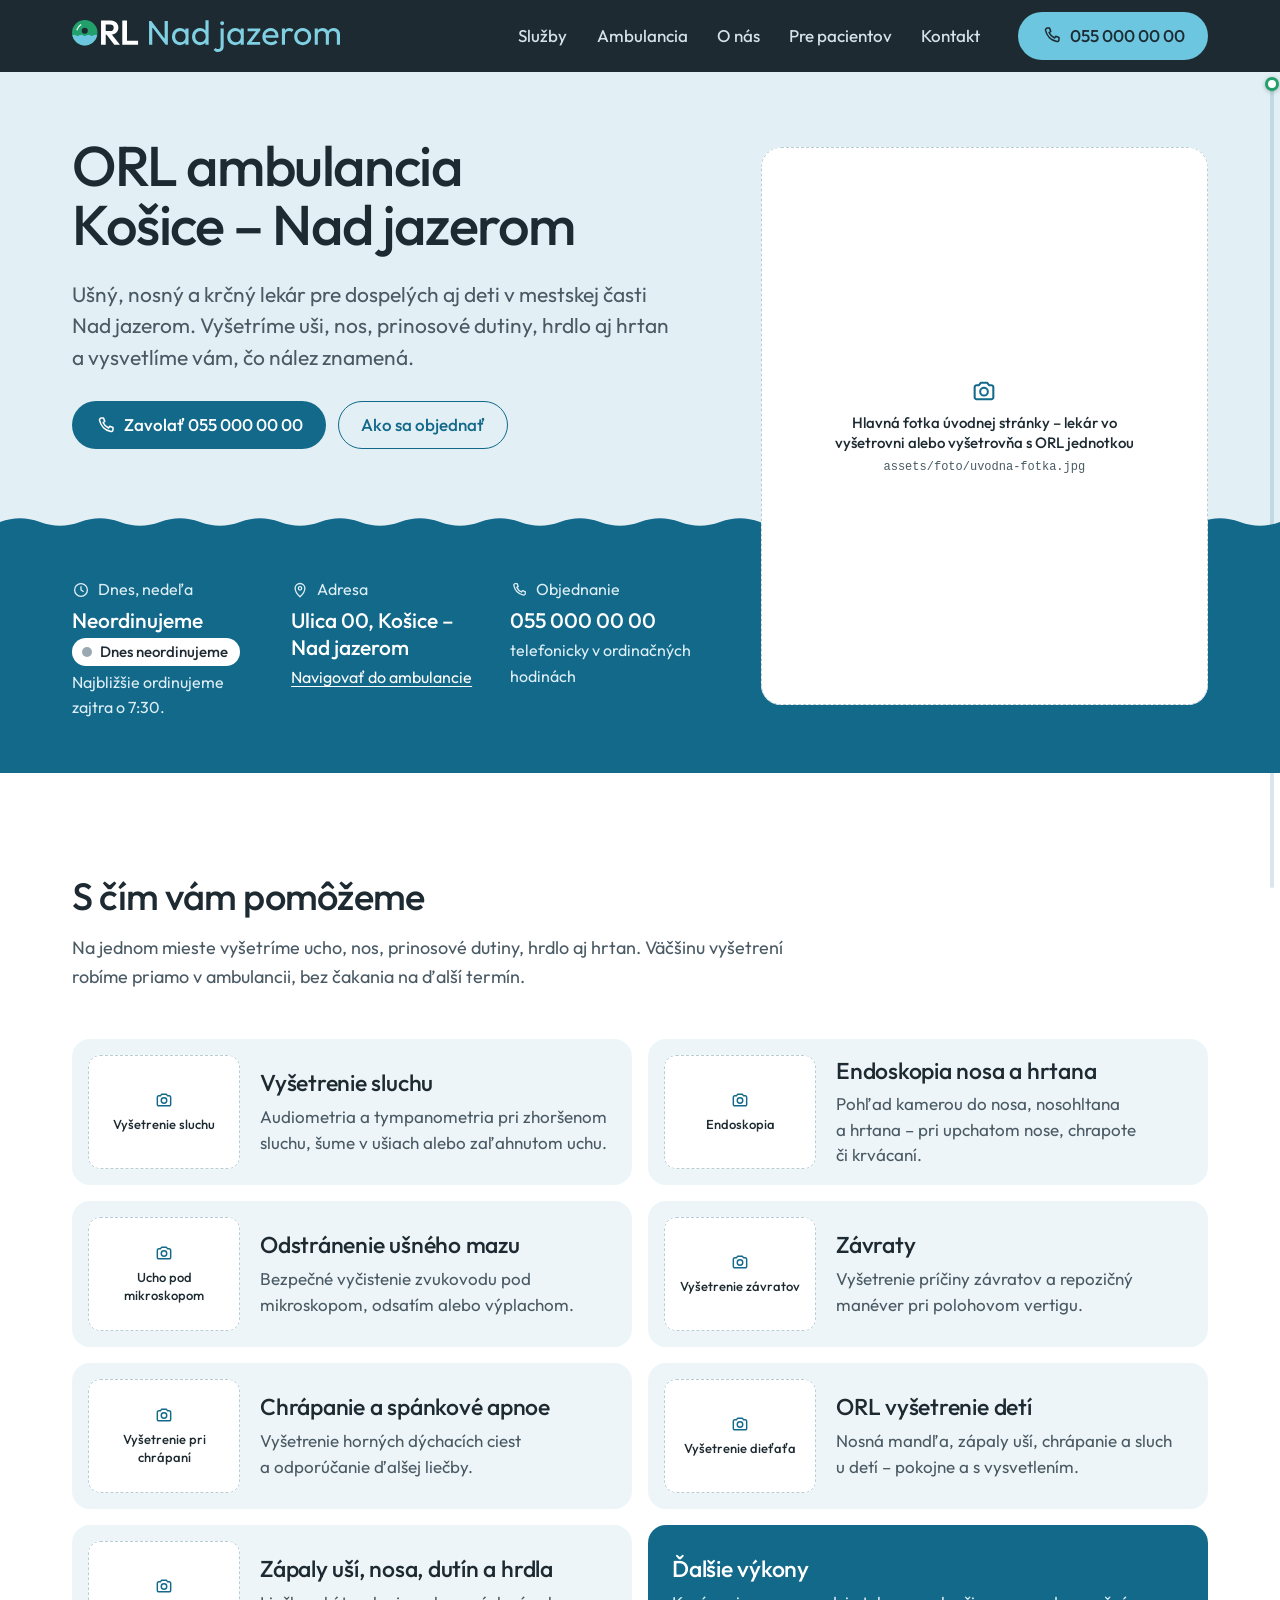
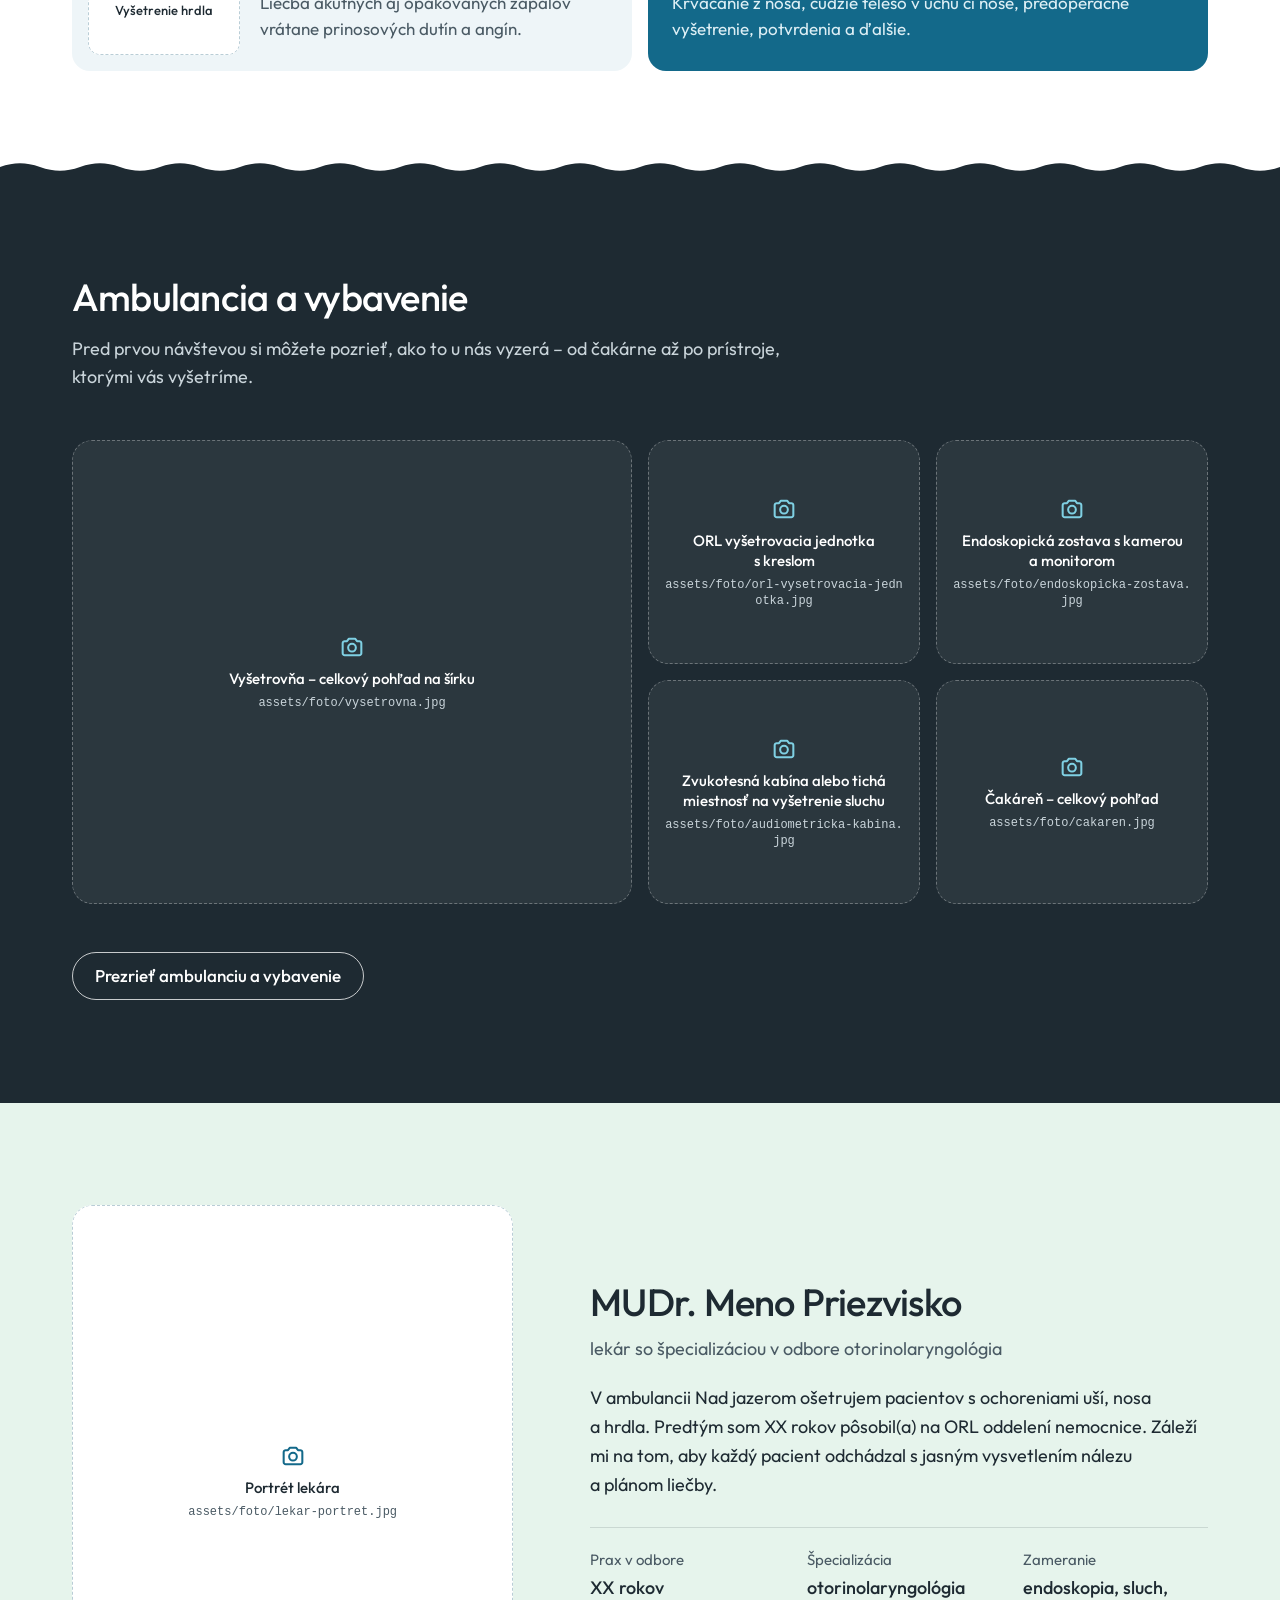
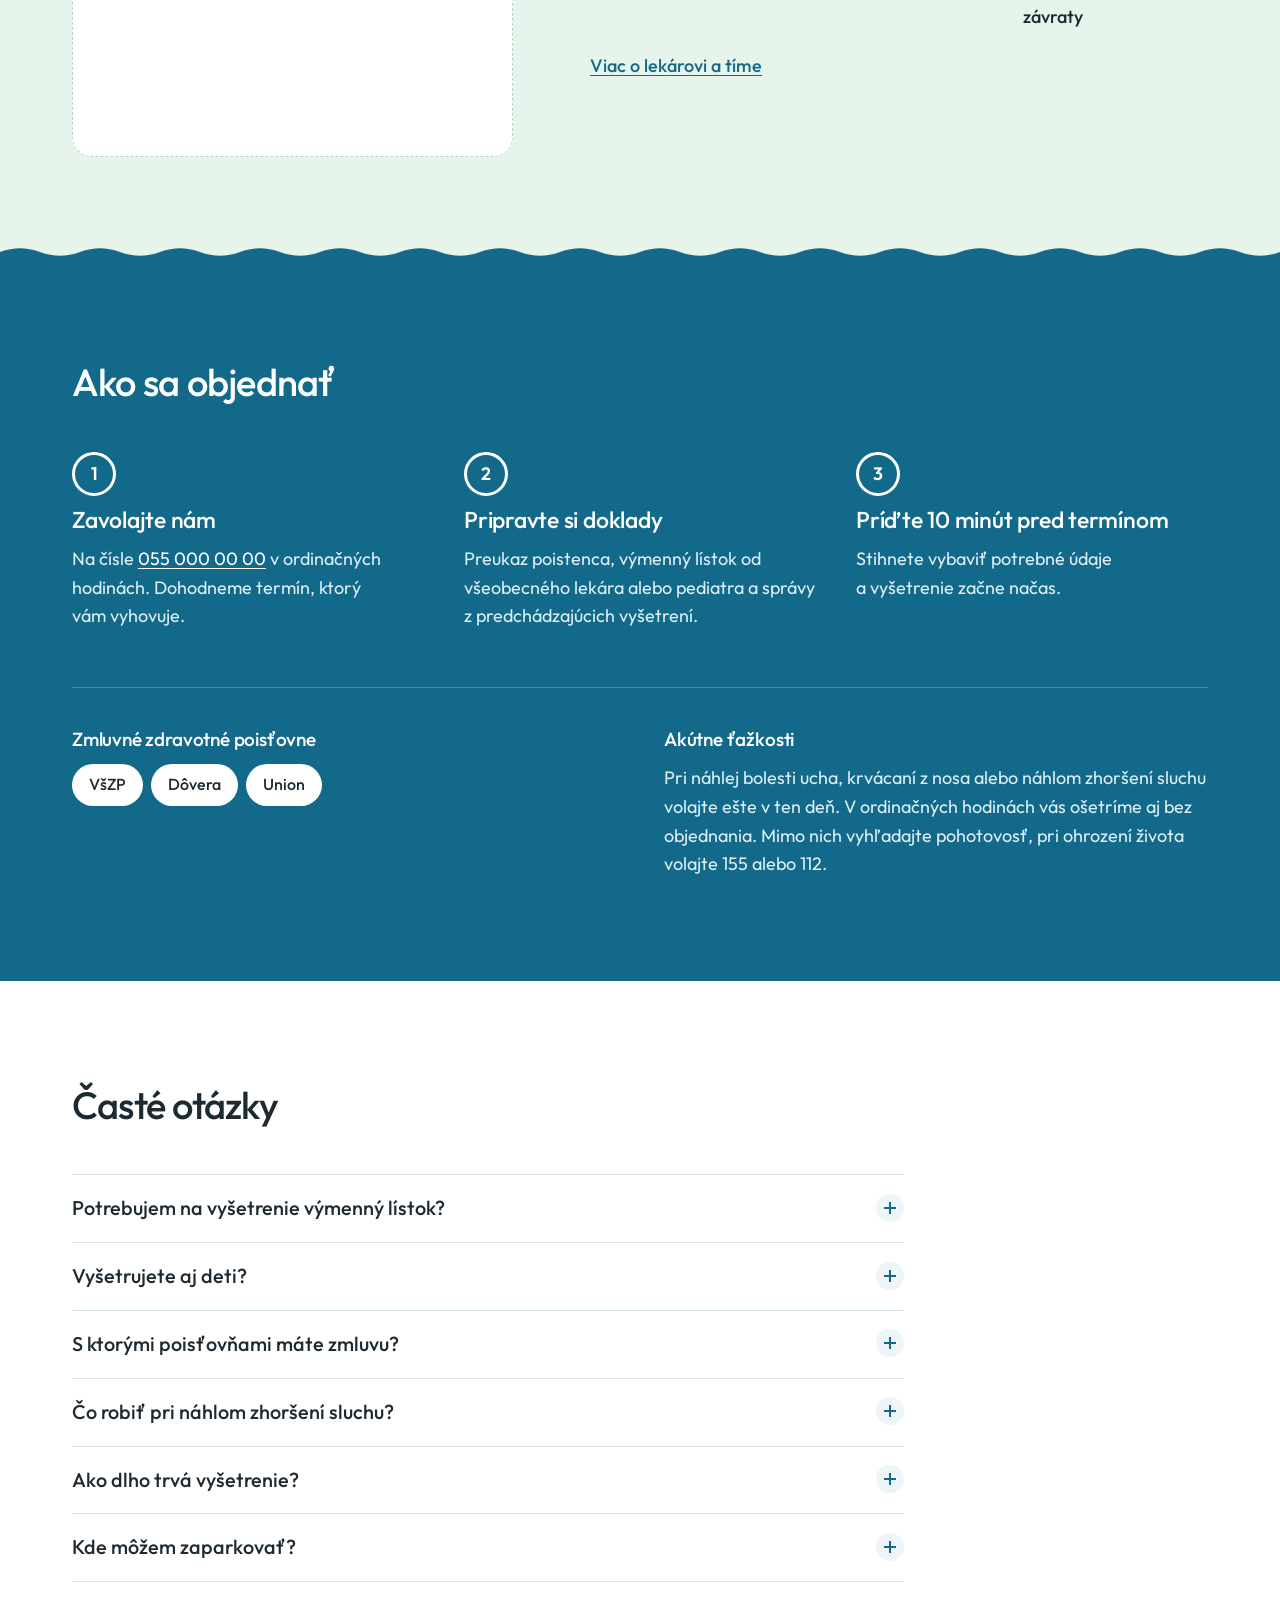
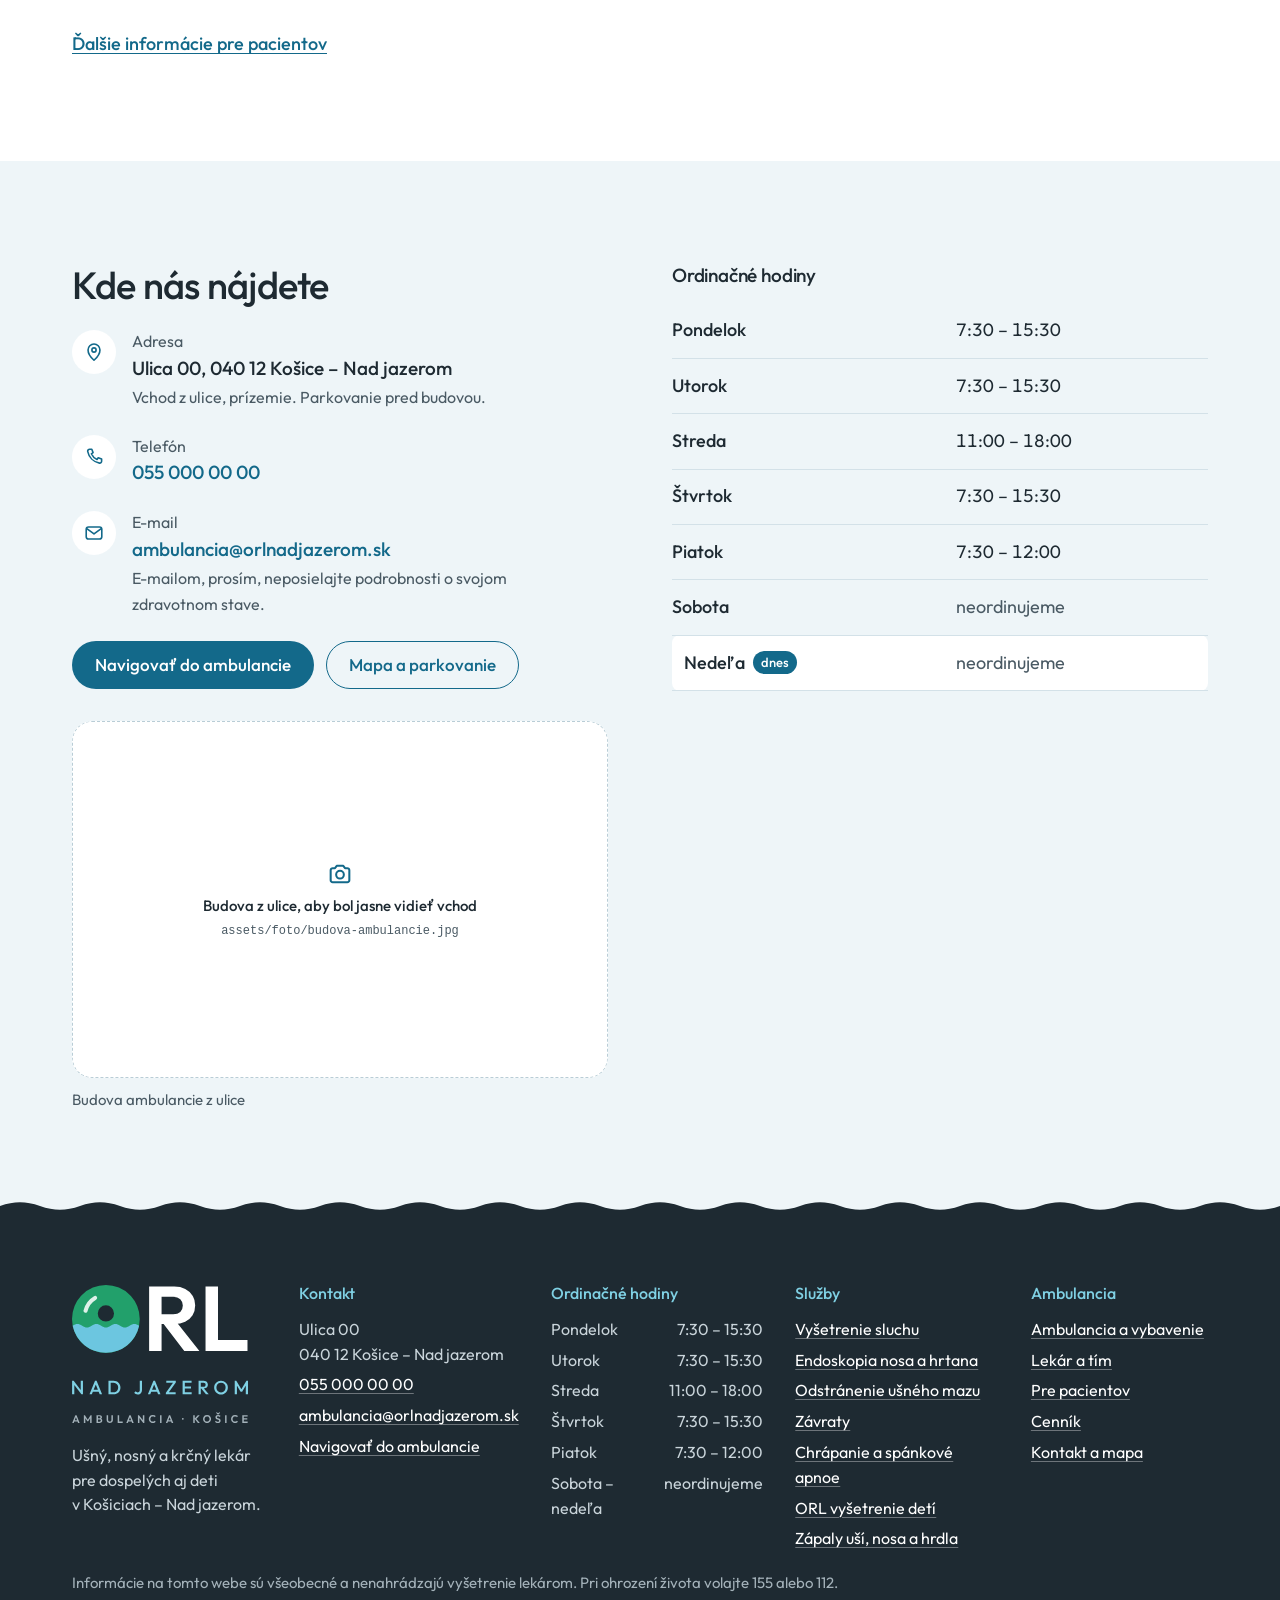
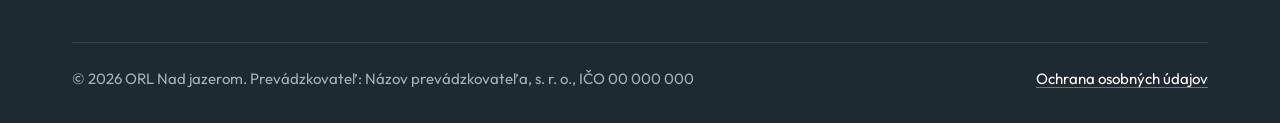
==== index.html @ 8acc59d1 "Add files via upload" ====
<!doctype html>
<html lang="sk">
<head>
<meta charset="utf-8">
<meta name="viewport" content="width=device-width, initial-scale=1">
<title>ORL ambulancia Košice – Nad jazerom | Ušný, nosný a krčný lekár</title>
<meta name="description" content="ORL ambulancia v Košiciach – Nad jazerom. Vyšetrenie sluchu, endoskopia nosa a hrtana, závraty, chrápanie a zápaly uší, nosa a hrdla. Pre dospelých aj deti.">
<link rel="canonical" href="https://www.orlnadjazerom.sk/">
<meta name="robots" content="index, follow, max-image-preview:large">
<meta property="og:type" content="website">
<meta property="og:locale" content="sk_SK">
<meta property="og:site_name" content="ORL Nad jazerom">
<meta property="og:title" content="ORL Nad jazerom – ORL ambulancia v Košiciach">
<meta property="og:description" content="ORL ambulancia v Košiciach – Nad jazerom. Vyšetrenie sluchu, endoskopia nosa a hrtana, závraty, chrápanie a zápaly uší, nosa a hrdla. Pre dospelých aj deti.">
<meta property="og:url" content="https://www.orlnadjazerom.sk/">
<meta property="og:image" content="https://www.orlnadjazerom.sk/assets/img/og-obrazok.jpg">
<meta property="og:image:width" content="1200">
<meta property="og:image:height" content="630">
<meta property="og:image:alt" content="ORL Nad jazerom – ORL ambulancia v Košiciach">
<meta name="twitter:card" content="summary_large_image">
<meta name="theme-color" content="#ffffff">
<link rel="icon" href="favicon.ico" sizes="32x32">
<link rel="icon" href="favicon.svg" type="image/svg+xml">
<link rel="apple-touch-icon" href="apple-touch-icon.png">
<link rel="manifest" href="site.webmanifest">
<link rel="preload" href="assets/fonts/outfit-latin.woff2" as="font" type="font/woff2" crossorigin>
<link rel="stylesheet" href="assets/css/style.css?v=2">
<script src="assets/js/nastavenia.js?v=2" defer></script>
<script src="assets/js/main.js?v=2" defer></script>
<script type="application/ld+json">
{
 "@context": "https://schema.org",
 "@graph": [
  {
   "@type": "MedicalClinic",
   "@id": "https://www.orlnadjazerom.sk/#ambulancia",
   "name": "ORL Nad jazerom",
   "alternateName": "ORL ambulancia Nad jazerom Košice",
   "description": "ORL ambulancia v Košiciach – Nad jazerom. Vyšetrenie a liečba ochorení uší, nosa, prinosových dutín, hrdla a hrtana u dospelých aj detí.",
   "url": "https://www.orlnadjazerom.sk/",
   "logo": "https://www.orlnadjazerom.sk/assets/img/logo/logo-orl-nad-jazerom-512.png",
   "image": [
    "https://www.orlnadjazerom.sk/assets/img/og-obrazok.jpg"
   ],
   "telephone": "+421550000000",
   "email": "ambulancia@orlnadjazerom.sk",
   "address": {
    "@type": "PostalAddress",
    "streetAddress": "Ulica 00",
    "postalCode": "040 12",
    "addressLocality": "Košice",
    "addressRegion": "Košický kraj",
    "addressCountry": "SK"
   },
   "geo": {
    "@type": "GeoCoordinates",
    "latitude": 48.6895,
    "longitude": 21.296
   },
   "hasMap": "https://www.google.com/maps/search/?api=1&query=ORL%20Nad%20jazerom%2C%20Ulica%2000%2C%20040%2012%20Ko%C5%A1ice",
   "openingHoursSpecification": [
    {
     "@type": "OpeningHoursSpecification",
     "dayOfWeek": "Monday",
     "opens": "07:30",
     "closes": "15:30"
    },
    {
     "@type": "OpeningHoursSpecification",
     "dayOfWeek": "Tuesday",
     "opens": "07:30",
     "closes": "15:30"
    },
    {
     "@type": "OpeningHoursSpecification",
     "dayOfWeek": "Wednesday",
     "opens": "11:00",
     "closes": "18:00"
    },
    {
     "@type": "OpeningHoursSpecification",
     "dayOfWeek": "Thursday",
     "opens": "07:30",
     "closes": "15:30"
    },
    {
     "@type": "OpeningHoursSpecification",
     "dayOfWeek": "Friday",
     "opens": "07:30",
     "closes": "12:00"
    }
   ],
   "medicalSpecialty": "Otolaryngologic",
   "isAcceptingNewPatients": true,
   "areaServed": [
    {
     "@type": "City",
     "name": "Košice"
    },
    {
     "@type": "AdministrativeArea",
     "name": "okres Košice-okolie"
    }
   ],
   "availableService": [
    {
     "@type": "MedicalTest",
     "name": "Vyšetrenie sluchu – audiometria a tympanometria",
     "url": "https://www.orlnadjazerom.sk/sluzby/vysetrenie-sluchu/"
    },
    {
     "@type": "MedicalProcedure",
     "name": "Endoskopické vyšetrenie nosa, nosohltana a hrtana",
     "url": "https://www.orlnadjazerom.sk/sluzby/endoskopia-nosa-a-hrtana/"
    },
    {
     "@type": "MedicalProcedure",
     "name": "Odstránenie ušného mazu",
     "url": "https://www.orlnadjazerom.sk/sluzby/odstranenie-usneho-mazu/"
    },
    {
     "@type": "MedicalProcedure",
     "name": "Vyšetrenie a liečba závratov",
     "url": "https://www.orlnadjazerom.sk/sluzby/zavraty/"
    },
    {
     "@type": "MedicalProcedure",
     "name": "Vyšetrenie pri chrápaní a spánkovom apnoe",
     "url": "https://www.orlnadjazerom.sk/sluzby/chrapanie-a-spankove-apnoe/"
    },
    {
     "@type": "MedicalProcedure",
     "name": "ORL vyšetrenie detí",
     "url": "https://www.orlnadjazerom.sk/sluzby/orl-pre-deti/"
    },
    {
     "@type": "MedicalProcedure",
     "name": "Liečba zápalov uší, nosa, prinosových dutín a hrdla",
     "url": "https://www.orlnadjazerom.sk/sluzby/zapaly-usi-nosa-a-hrdla/"
    }
   ],
   "employee": {
    "@id": "https://www.orlnadjazerom.sk/#lekar"
   },
   "knowsLanguage": [
    "sk"
   ]
  },
  {
   "@type": "Person",
   "@id": "https://www.orlnadjazerom.sk/#lekar",
   "name": "Meno Priezvisko",
   "honorificPrefix": "MUDr.",
   "jobTitle": "Lekár – otorinolaryngológ",
   "worksFor": {
    "@id": "https://www.orlnadjazerom.sk/#ambulancia"
   },
   "url": "https://www.orlnadjazerom.sk/o-nas/",
   "knowsAbout": [
    "Otorinolaryngológia",
    "Vyšetrenie sluchu",
    "Endoskopia nosa a hrtana",
    "Závraty"
   ]
  },
  {
   "@type": "WebSite",
   "@id": "https://www.orlnadjazerom.sk/#web",
   "url": "https://www.orlnadjazerom.sk/",
   "name": "ORL Nad jazerom",
   "inLanguage": "sk-SK",
   "publisher": {
    "@id": "https://www.orlnadjazerom.sk/#ambulancia"
   }
  },
  {
   "@type": "FAQPage",
   "@id": "https://www.orlnadjazerom.sk/#stranka",
   "url": "https://www.orlnadjazerom.sk/",
   "name": "ORL ambulancia Košice – Nad jazerom | Ušný, nosný a krčný lekár",
   "description": "ORL ambulancia v Košiciach – Nad jazerom. Vyšetrenie sluchu, endoskopia nosa a hrtana, závraty, chrápanie a zápaly uší, nosa a hrdla. Pre dospelých aj deti.",
   "inLanguage": "sk-SK",
   "isPartOf": {
    "@id": "https://www.orlnadjazerom.sk/#web"
   },
   "publisher": {
    "@id": "https://www.orlnadjazerom.sk/#ambulancia"
   },
   "about": {
    "@id": "https://www.orlnadjazerom.sk/#ambulancia"
   },
   "mainEntity": [
    {
     "@type": "Question",
     "name": "Potrebujem na vyšetrenie výmenný lístok?",
     "acceptedAnswer": {
      "@type": "Answer",
      "text": "Áno, na ORL vyšetrenie potrebujete výmenný lístok od všeobecného lekára alebo pediatra. Nepotrebujete ho na kontrolu, ktorú vám určil náš lekár, ani pri akútnom stave do 24 hodín od úrazu alebo náhleho zhoršenia zdravia."
     }
    },
    {
     "@type": "Question",
     "name": "Vyšetrujete aj deti?",
     "acceptedAnswer": {
      "@type": "Answer",
      "text": "Áno, vyšetrujeme dospelých aj deti. Ako vyšetrenie detí prebieha a ako dieťa pripraviť, nájdete v časti ORL vyšetrenie detí."
     }
    },
    {
     "@type": "Question",
     "name": "S ktorými poisťovňami máte zmluvu?",
     "acceptedAnswer": {
      "@type": "Answer",
      "text": "Máme zmluvy so všetkými zdravotnými poisťovňami: Všeobecnou zdravotnou poisťovňou, Dôverou a Union."
     }
    },
    {
     "@type": "Question",
     "name": "Čo robiť pri náhlom zhoršení sluchu?",
     "acceptedAnswer": {
      "@type": "Answer",
      "text": "Náhla strata sluchu na jednom uchu je dôvod na rýchle vyšetrenie. Zavolajte nám ešte v ten deň, mimo ordinačných hodín vyhľadajte pohotovosť. Liečba je najúčinnejšia, keď sa začne včas."
     }
    },
    {
     "@type": "Question",
     "name": "Ako dlho trvá vyšetrenie?",
     "acceptedAnswer": {
      "@type": "Answer",
      "text": "Bežné ORL vyšetrenie trvá približne 15 až 30 minút. Ak potrebujete aj vyšetrenie sluchu alebo endoskopiu, počítajte s dlhším časom."
     }
    },
    {
     "@type": "Question",
     "name": "Kde môžem zaparkovať?",
     "acceptedAnswer": {
      "@type": "Answer",
      "text": "Parkovať môžete na parkovisku pred budovou. Viac o tom, ako sa k nám dostanete, nájdete na stránke Kontakt."
     }
    }
   ]
  }
 ]
}
</script>
</head>
<body data-koren="">
<a class="skip" href="#obsah">Preskočiť na obsah</a><div class="oznam" data-oznam hidden role="status"><div class="wrap oznam__in"><svg class="ikona" viewBox="0 0 24 24" aria-hidden="true" focusable="false"><circle cx="12" cy="12" r="8.5"/><path d="M12 11v5M12 8h.01"/></svg><div data-oznam-text></div></div></div><header class="hlavicka"><div class="wrap hlavicka__in"><a class="logo" href="./"><img src="assets/img/logo/logo-orl-nad-jazerom-kompakt-inverzne.svg" alt="ORL Nad jazerom – úvodná stránka" width="268" height="32"></a><nav class="menu" id="menu" aria-label="Hlavné menu"><ul><li><a href="sluzby/">Služby</a></li><li><a href="ambulancia-a-vybavenie/">Ambulancia</a></li><li><a href="o-nas/">O nás</a></li><li><a href="pre-pacientov/">Pre pacientov</a></li><li><a href="kontakt/">Kontakt</a></li></ul></nav><a class="btn btn--primary tel-hlavicka" href="tel:+421550000000" data-location="header" aria-label="Zavolať 055 000 00 00"><svg class="ikona" viewBox="0 0 24 24" aria-hidden="true" focusable="false"><path d="M7.2 3.5H9.6l1.4 3.7-1.9 1.3a12.2 12.2 0 0 0 6.2 6.2l1.3-1.9 3.7 1.4v2.4a2.1 2.1 0 0 1-2.3 2.1A16.4 16.4 0 0 1 5.1 5.8a2.1 2.1 0 0 1 2.1-2.3Z"/></svg><span class="tel-text nowrap">055 000 00 00</span></a><button class="menu-btn" type="button" aria-expanded="false" aria-controls="menu"><span class="sr">Menu</span><svg class="ikona ikona-menu" viewBox="0 0 24 24" aria-hidden="true" focusable="false"><path d="M4 7h16M4 12h16M4 17h16"/></svg><svg class="ikona ikona-zatvor" viewBox="0 0 24 24" aria-hidden="true" focusable="false"><path d="M6 6l12 12M18 6 6 18"/></svg></button></div></header><main id="obsah"><section class="hero" aria-labelledby="h1"><div class="wrap hero__grid"><div class="hero__text"><h1 id="h1">ORL ambulancia Košice – Nad jazerom</h1><p class="lead">Ušný, nosný a krčný lekár pre dospelých aj deti v mestskej časti Nad jazerom. Vyšetríme uši, nos, prinosové dutiny, hrdlo aj hrtan a vysvetlíme vám, čo nález znamená.</p><div class="hero__cta"><a class="btn btn--primary" href="tel:+421550000000" data-location="hero"><svg class="ikona" viewBox="0 0 24 24" aria-hidden="true" focusable="false"><path d="M7.2 3.5H9.6l1.4 3.7-1.9 1.3a12.2 12.2 0 0 0 6.2 6.2l1.3-1.9 3.7 1.4v2.4a2.1 2.1 0 0 1-2.3 2.1A16.4 16.4 0 0 1 5.1 5.8a2.1 2.1 0 0 1 2.1-2.3Z"/></svg><span>Zavolať <span class="nowrap">055 000 00 00</span></span></a><a class="btn btn--secondary" href="#objednanie">Ako sa objednať</a></div></div><div class="hero__foto"><figure class="foto foto--4x5"><div class="foto__ram"><div class="foto__ph" aria-hidden="true"><svg class="ikona" viewBox="0 0 24 24" aria-hidden="true" focusable="false"><path d="M4 8.7A1.7 1.7 0 0 1 5.7 7h2l1.5-2h5.6l1.5 2h2A1.7 1.7 0 0 1 20 8.7v8.6a1.7 1.7 0 0 1-1.7 1.7H5.7A1.7 1.7 0 0 1 4 17.3Z"/><circle cx="12" cy="12.6" r="3.3"/></svg><span class="foto__ph-co">Hlavná fotka úvodnej stránky – lekár vo vyšetrovni alebo vyšetrovňa s ORL jednotkou</span><span class="foto__ph-kratko">Hlavná fotka</span><span class="foto__ph-subor">assets/foto/uvodna-fotka.jpg</span></div><img src="assets/foto/uvodna-fotka.jpg" alt="Vyšetrovňa ORL ambulancie Nad jazerom v Košiciach" width="1200" height="1500" loading="eager" fetchpriority="high" decoding="async" onerror="this.remove()"></div></figure></div></div><div class="hladina vlna-hore"><div class="wrap hladina__in"><div class="hladina__info"><div class="hladina__polozka" data-dnes><p class="hladina__nazov"><svg class="ikona" viewBox="0 0 24 24" aria-hidden="true" focusable="false"><circle cx="12" cy="12" r="8.5"/><path d="M12 7.5V12l3 2"/></svg><span data-dnes-nazov>Ordinačné hodiny</span></p><p class="hladina__hodnota overit" data-dnes-cas>Pondelok – piatok</p><span class="stav" data-dnes-stav hidden></span><p class="hladina__dalsie" data-dnes-dalsie><a href="#hodiny">Celý rozpis hodín</a></p></div><div class="hladina__polozka"><p class="hladina__nazov"><svg class="ikona" viewBox="0 0 24 24" aria-hidden="true" focusable="false"><path d="M12 21s-6.5-5.7-6.5-11.2a6.5 6.5 0 0 1 13 0C18.5 15.3 12 21 12 21Z"/><circle cx="12" cy="9.8" r="2.3"/></svg><span>Adresa</span></p><p class="hladina__hodnota">Ulica 00, Košice – Nad jazerom</p><p class="hladina__dalsie"><a href="https://www.google.com/maps/dir/?api=1&destination=ORL%20Nad%20jazerom%2C%20Ulica%2000%2C%20040%2012%20Ko%C5%A1ice" target="_blank" rel="noopener" data-event="click_directions" data-location="hero-band">Navigovať do ambulancie</a></p></div><div class="hladina__polozka"><p class="hladina__nazov"><svg class="ikona" viewBox="0 0 24 24" aria-hidden="true" focusable="false"><path d="M7.2 3.5H9.6l1.4 3.7-1.9 1.3a12.2 12.2 0 0 0 6.2 6.2l1.3-1.9 3.7 1.4v2.4a2.1 2.1 0 0 1-2.3 2.1A16.4 16.4 0 0 1 5.1 5.8a2.1 2.1 0 0 1 2.1-2.3Z"/></svg><span>Objednanie</span></p><p class="hladina__hodnota"><a href="tel:+421550000000" data-location="hero-band" class="nowrap">055 000 00 00</a></p><p class="hladina__dalsie">telefonicky v ordinačných hodinách</p></div></div></div></div></section><section class="sekcia" aria-labelledby="h-sluzby"><div class="wrap"><div class="sekcia__hlava"><h2 id="h-sluzby">S čím vám pomôžeme</h2><p>Na jednom mieste vyšetríme ucho, nos, prinosové dutiny, hrdlo aj hrtan. <span class="overit">Väčšinu vyšetrení robíme priamo v ambulancii, bez čakania na ďalší termín.</span></p></div><ul class="sluzby-zoznam"><li><a class="sluzba" href="sluzby/vysetrenie-sluchu/"><figure class="foto foto--4x3 sluzba__foto"><div class="foto__ram"><div class="foto__ph" aria-hidden="true"><svg class="ikona" viewBox="0 0 24 24" aria-hidden="true" focusable="false"><path d="M4 8.7A1.7 1.7 0 0 1 5.7 7h2l1.5-2h5.6l1.5 2h2A1.7 1.7 0 0 1 20 8.7v8.6a1.7 1.7 0 0 1-1.7 1.7H5.7A1.7 1.7 0 0 1 4 17.3Z"/><circle cx="12" cy="12.6" r="3.3"/></svg><span class="foto__ph-co">Vyšetrenie sluchu – pacient so slúchadlami v kabíne</span><span class="foto__ph-kratko">Vyšetrenie sluchu</span><span class="foto__ph-subor">assets/foto/vysetrenie-sluchu.jpg</span></div><img src="assets/foto/vysetrenie-sluchu.jpg" alt="Vyšetrenie sluchu audiometriou v ORL ambulancii v Košiciach" width="1600" height="1067" loading="lazy" decoding="async" onerror="this.remove()"></div></figure><div class="sluzba__text"><h3 class="sluzba__nazov">Vyšetrenie sluchu</h3><p class="sluzba__popis">Audiometria a tympanometria pri zhoršenom sluchu, šume v ušiach alebo zaľahnutom uchu.</p></div></a></li><li><a class="sluzba" href="sluzby/endoskopia-nosa-a-hrtana/"><figure class="foto foto--4x3 sluzba__foto"><div class="foto__ram"><div class="foto__ph" aria-hidden="true"><svg class="ikona" viewBox="0 0 24 24" aria-hidden="true" focusable="false"><path d="M4 8.7A1.7 1.7 0 0 1 5.7 7h2l1.5-2h5.6l1.5 2h2A1.7 1.7 0 0 1 20 8.7v8.6a1.7 1.7 0 0 1-1.7 1.7H5.7A1.7 1.7 0 0 1 4 17.3Z"/><circle cx="12" cy="12.6" r="3.3"/></svg><span class="foto__ph-co">Endoskopické vyšetrenie nosa (figurant)</span><span class="foto__ph-kratko">Endoskopia</span><span class="foto__ph-subor">assets/foto/endoskopia-vysetrenie.jpg</span></div><img src="assets/foto/endoskopia-vysetrenie.jpg" alt="Endoskopické vyšetrenie nosa v ORL ambulancii" width="1600" height="1067" loading="lazy" decoding="async" onerror="this.remove()"></div></figure><div class="sluzba__text"><h3 class="sluzba__nazov">Endoskopia nosa a hrtana</h3><p class="sluzba__popis">Pohľad kamerou do nosa, nosohltana a hrtana – pri upchatom nose, chrapote či krvácaní.</p></div></a></li><li><a class="sluzba" href="sluzby/odstranenie-usneho-mazu/"><figure class="foto foto--4x3 sluzba__foto"><div class="foto__ram"><div class="foto__ph" aria-hidden="true"><svg class="ikona" viewBox="0 0 24 24" aria-hidden="true" focusable="false"><path d="M4 8.7A1.7 1.7 0 0 1 5.7 7h2l1.5-2h5.6l1.5 2h2A1.7 1.7 0 0 1 20 8.7v8.6a1.7 1.7 0 0 1-1.7 1.7H5.7A1.7 1.7 0 0 1 4 17.3Z"/><circle cx="12" cy="12.6" r="3.3"/></svg><span class="foto__ph-co">Vyšetrenie ucha pod mikroskopom (figurant)</span><span class="foto__ph-kratko">Ucho pod mikroskopom</span><span class="foto__ph-subor">assets/foto/vysetrenie-ucha-mikroskopom.jpg</span></div><img src="assets/foto/vysetrenie-ucha-mikroskopom.jpg" alt="Vyšetrenie a čistenie ucha pod mikroskopom" width="1600" height="1067" loading="lazy" decoding="async" onerror="this.remove()"></div></figure><div class="sluzba__text"><h3 class="sluzba__nazov">Odstránenie ušného mazu</h3><p class="sluzba__popis">Bezpečné vyčistenie zvukovodu pod mikroskopom, odsatím alebo výplachom.</p></div></a></li><li><a class="sluzba" href="sluzby/zavraty/"><figure class="foto foto--4x3 sluzba__foto"><div class="foto__ram"><div class="foto__ph" aria-hidden="true"><svg class="ikona" viewBox="0 0 24 24" aria-hidden="true" focusable="false"><path d="M4 8.7A1.7 1.7 0 0 1 5.7 7h2l1.5-2h5.6l1.5 2h2A1.7 1.7 0 0 1 20 8.7v8.6a1.7 1.7 0 0 1-1.7 1.7H5.7A1.7 1.7 0 0 1 4 17.3Z"/><circle cx="12" cy="12.6" r="3.3"/></svg><span class="foto__ph-co">Vyšetrenie závratov – okuliare na sledovanie pohybov očí alebo polohový test (figurant)</span><span class="foto__ph-kratko">Vyšetrenie závratov</span><span class="foto__ph-subor">assets/foto/vysetrenie-zavratov.jpg</span></div><img src="assets/foto/vysetrenie-zavratov.jpg" alt="Vyšetrenie závratov v ORL ambulancii" width="1600" height="1067" loading="lazy" decoding="async" onerror="this.remove()"></div></figure><div class="sluzba__text"><h3 class="sluzba__nazov">Závraty</h3><p class="sluzba__popis">Vyšetrenie príčiny závratov a repozičný manéver pri polohovom vertigu.</p></div></a></li><li><a class="sluzba" href="sluzby/chrapanie-a-spankove-apnoe/"><figure class="foto foto--4x3 sluzba__foto"><div class="foto__ram"><div class="foto__ph" aria-hidden="true"><svg class="ikona" viewBox="0 0 24 24" aria-hidden="true" focusable="false"><path d="M4 8.7A1.7 1.7 0 0 1 5.7 7h2l1.5-2h5.6l1.5 2h2A1.7 1.7 0 0 1 20 8.7v8.6a1.7 1.7 0 0 1-1.7 1.7H5.7A1.7 1.7 0 0 1 4 17.3Z"/><circle cx="12" cy="12.6" r="3.3"/></svg><span class="foto__ph-co">Vyšetrenie hrdla pri chrápaní (figurant)</span><span class="foto__ph-kratko">Vyšetrenie pri chrápaní</span><span class="foto__ph-subor">assets/foto/vysetrenie-chrapania.jpg</span></div><img src="assets/foto/vysetrenie-chrapania.jpg" alt="Vyšetrenie hrdla a dýchacích ciest pri chrápaní" width="1600" height="1067" loading="lazy" decoding="async" onerror="this.remove()"></div></figure><div class="sluzba__text"><h3 class="sluzba__nazov">Chrápanie a spánkové apnoe</h3><p class="sluzba__popis">Vyšetrenie horných dýchacích ciest a odporúčanie ďalšej liečby.</p></div></a></li><li><a class="sluzba" href="sluzby/orl-pre-deti/"><figure class="foto foto--4x3 sluzba__foto"><div class="foto__ram"><div class="foto__ph" aria-hidden="true"><svg class="ikona" viewBox="0 0 24 24" aria-hidden="true" focusable="false"><path d="M4 8.7A1.7 1.7 0 0 1 5.7 7h2l1.5-2h5.6l1.5 2h2A1.7 1.7 0 0 1 20 8.7v8.6a1.7 1.7 0 0 1-1.7 1.7H5.7A1.7 1.7 0 0 1 4 17.3Z"/><circle cx="12" cy="12.6" r="3.3"/></svg><span class="foto__ph-co">Vyšetrenie ucha dieťaťa na kolenách rodiča (s písomným súhlasom rodiča)</span><span class="foto__ph-kratko">Vyšetrenie dieťaťa</span><span class="foto__ph-subor">assets/foto/vysetrenie-dietata.jpg</span></div><img src="assets/foto/vysetrenie-dietata.jpg" alt="ORL vyšetrenie dieťaťa v Košiciach" width="1600" height="1067" loading="lazy" decoding="async" onerror="this.remove()"></div></figure><div class="sluzba__text"><h3 class="sluzba__nazov">ORL vyšetrenie detí</h3><p class="sluzba__popis">Nosná mandľa, zápaly uší, chrápanie a sluch u detí – pokojne a s vysvetlením.</p></div></a></li><li><a class="sluzba" href="sluzby/zapaly-usi-nosa-a-hrdla/"><figure class="foto foto--4x3 sluzba__foto"><div class="foto__ram"><div class="foto__ph" aria-hidden="true"><svg class="ikona" viewBox="0 0 24 24" aria-hidden="true" focusable="false"><path d="M4 8.7A1.7 1.7 0 0 1 5.7 7h2l1.5-2h5.6l1.5 2h2A1.7 1.7 0 0 1 20 8.7v8.6a1.7 1.7 0 0 1-1.7 1.7H5.7A1.7 1.7 0 0 1 4 17.3Z"/><circle cx="12" cy="12.6" r="3.3"/></svg><span class="foto__ph-co">Vyšetrenie hrdla alebo nosa (figurant)</span><span class="foto__ph-kratko">Vyšetrenie hrdla</span><span class="foto__ph-subor">assets/foto/vysetrenie-hrdla.jpg</span></div><img src="assets/foto/vysetrenie-hrdla.jpg" alt="Vyšetrenie hrdla v ORL ambulancii Nad jazerom" width="1600" height="1067" loading="lazy" decoding="async" onerror="this.remove()"></div></figure><div class="sluzba__text"><h3 class="sluzba__nazov">Zápaly uší, nosa, dutín a hrdla</h3><p class="sluzba__popis">Liečba akútnych aj opakovaných zápalov vrátane prinosových dutín a angín.</p></div></a></li><li><a class="sluzba sluzba--dalsie" href="sluzby/#dalsie"><div class="sluzba__text"><h3 class="sluzba__nazov">Ďalšie výkony</h3><p class="sluzba__popis">Krvácanie z nosa, cudzie teleso v uchu či nose, predoperačné vyšetrenie, potvrdenia a ďalšie.</p></div></a></li></ul></div></section><section class="sekcia sekcia--grafit tmave vlna-hore" aria-labelledby="h-ambulancia"><div class="wrap"><div class="sekcia__hlava"><h2 id="h-ambulancia">Ambulancia a vybavenie</h2><p>Pred prvou návštevou si môžete pozrieť, ako to u nás vyzerá – od čakárne až po prístroje, ktorými vás vyšetríme.</p></div><div class="mozaika"><figure class="foto foto--3x2"><div class="foto__ram"><div class="foto__ph" aria-hidden="true"><svg class="ikona" viewBox="0 0 24 24" aria-hidden="true" focusable="false"><path d="M4 8.7A1.7 1.7 0 0 1 5.7 7h2l1.5-2h5.6l1.5 2h2A1.7 1.7 0 0 1 20 8.7v8.6a1.7 1.7 0 0 1-1.7 1.7H5.7A1.7 1.7 0 0 1 4 17.3Z"/><circle cx="12" cy="12.6" r="3.3"/></svg><span class="foto__ph-co">Vyšetrovňa – celkový pohľad na šírku</span><span class="foto__ph-kratko">Vyšetrovňa</span><span class="foto__ph-subor">assets/foto/vysetrovna.jpg</span></div><img src="assets/foto/vysetrovna.jpg" alt="Vyšetrovňa ORL ambulancie Nad jazerom s ORL vyšetrovacou jednotkou" width="1600" height="1067" loading="lazy" decoding="async" onerror="this.remove()"></div></figure><figure class="foto foto--3x2"><div class="foto__ram"><div class="foto__ph" aria-hidden="true"><svg class="ikona" viewBox="0 0 24 24" aria-hidden="true" focusable="false"><path d="M4 8.7A1.7 1.7 0 0 1 5.7 7h2l1.5-2h5.6l1.5 2h2A1.7 1.7 0 0 1 20 8.7v8.6a1.7 1.7 0 0 1-1.7 1.7H5.7A1.7 1.7 0 0 1 4 17.3Z"/><circle cx="12" cy="12.6" r="3.3"/></svg><span class="foto__ph-co">ORL vyšetrovacia jednotka s kreslom</span><span class="foto__ph-kratko">ORL jednotka</span><span class="foto__ph-subor">assets/foto/orl-vysetrovacia-jednotka.jpg</span></div><img src="assets/foto/orl-vysetrovacia-jednotka.jpg" alt="ORL vyšetrovacia jednotka s vyšetrovacím kreslom" width="1600" height="1067" loading="lazy" decoding="async" onerror="this.remove()"></div></figure><figure class="foto foto--3x2"><div class="foto__ram"><div class="foto__ph" aria-hidden="true"><svg class="ikona" viewBox="0 0 24 24" aria-hidden="true" focusable="false"><path d="M4 8.7A1.7 1.7 0 0 1 5.7 7h2l1.5-2h5.6l1.5 2h2A1.7 1.7 0 0 1 20 8.7v8.6a1.7 1.7 0 0 1-1.7 1.7H5.7A1.7 1.7 0 0 1 4 17.3Z"/><circle cx="12" cy="12.6" r="3.3"/></svg><span class="foto__ph-co">Endoskopická zostava s kamerou a monitorom</span><span class="foto__ph-kratko">Endoskopická zostava</span><span class="foto__ph-subor">assets/foto/endoskopicka-zostava.jpg</span></div><img src="assets/foto/endoskopicka-zostava.jpg" alt="Endoskopická zostava s kamerou a monitorom na vyšetrenie nosa a hrtana" width="1600" height="1067" loading="lazy" decoding="async" onerror="this.remove()"></div></figure><figure class="foto foto--4x5"><div class="foto__ram"><div class="foto__ph" aria-hidden="true"><svg class="ikona" viewBox="0 0 24 24" aria-hidden="true" focusable="false"><path d="M4 8.7A1.7 1.7 0 0 1 5.7 7h2l1.5-2h5.6l1.5 2h2A1.7 1.7 0 0 1 20 8.7v8.6a1.7 1.7 0 0 1-1.7 1.7H5.7A1.7 1.7 0 0 1 4 17.3Z"/><circle cx="12" cy="12.6" r="3.3"/></svg><span class="foto__ph-co">Zvukotesná kabína alebo tichá miestnosť na vyšetrenie sluchu</span><span class="foto__ph-kratko">Audiometrická kabína</span><span class="foto__ph-subor">assets/foto/audiometricka-kabina.jpg</span></div><img src="assets/foto/audiometricka-kabina.jpg" alt="Zvukotesná kabína na vyšetrenie sluchu" width="1200" height="1500" loading="lazy" decoding="async" onerror="this.remove()"></div></figure><figure class="foto foto--3x2"><div class="foto__ram"><div class="foto__ph" aria-hidden="true"><svg class="ikona" viewBox="0 0 24 24" aria-hidden="true" focusable="false"><path d="M4 8.7A1.7 1.7 0 0 1 5.7 7h2l1.5-2h5.6l1.5 2h2A1.7 1.7 0 0 1 20 8.7v8.6a1.7 1.7 0 0 1-1.7 1.7H5.7A1.7 1.7 0 0 1 4 17.3Z"/><circle cx="12" cy="12.6" r="3.3"/></svg><span class="foto__ph-co">Čakáreň – celkový pohľad</span><span class="foto__ph-kratko">Čakáreň</span><span class="foto__ph-subor">assets/foto/cakaren.jpg</span></div><img src="assets/foto/cakaren.jpg" alt="Čakáreň ORL ambulancie Nad jazerom" width="1600" height="1067" loading="lazy" decoding="async" onerror="this.remove()"></div></figure></div><div class="sekcia__pata"><a class="btn btn--secondary" href="ambulancia-a-vybavenie/">Prezrieť ambulanciu a vybavenie</a></div></div></section><section class="sekcia sekcia--zelena" aria-labelledby="h-lekar"><div class="wrap lekar"><figure class="foto foto--4x5"><div class="foto__ram"><div class="foto__ph" aria-hidden="true"><svg class="ikona" viewBox="0 0 24 24" aria-hidden="true" focusable="false"><path d="M4 8.7A1.7 1.7 0 0 1 5.7 7h2l1.5-2h5.6l1.5 2h2A1.7 1.7 0 0 1 20 8.7v8.6a1.7 1.7 0 0 1-1.7 1.7H5.7A1.7 1.7 0 0 1 4 17.3Z"/><circle cx="12" cy="12.6" r="3.3"/></svg><span class="foto__ph-co">Portrét lekára</span><span class="foto__ph-kratko">Portrét lekára</span><span class="foto__ph-subor">assets/foto/lekar-portret.jpg</span></div><img src="assets/foto/lekar-portret.jpg" alt="MUDr. Meno Priezvisko, ORL lekár v Košiciach" width="1200" height="1500" loading="lazy" decoding="async" onerror="this.remove()"></div></figure><div class="lekar__text"><h2 id="h-lekar">MUDr. Meno Priezvisko</h2><p class="lekar__funkcia">lekár so špecializáciou v odbore otorinolaryngológia</p><p class="overit">V ambulancii Nad jazerom ošetrujem pacientov s ochoreniami uší, nosa a hrdla. Predtým som XX rokov pôsobil(a) na ORL oddelení nemocnice. Záleží mi na tom, aby každý pacient odchádzal s jasným vysvetlením nálezu a plánom liečby.</p><dl class="fakty overit"><div><dt>Prax v odbore</dt><dd>XX rokov</dd></div><div><dt>Špecializácia</dt><dd>otorinolaryngológia</dd></div><div><dt>Zameranie</dt><dd>endoskopia, sluch, závraty</dd></div></dl><p><a class="odkaz-viac" href="o-nas/">Viac o lekárovi a tíme</a></p></div></div></section><section class="sekcia sekcia--jazero tmave vlna-hore" id="objednanie" aria-labelledby="h-objednanie"><div class="wrap"><div class="sekcia__hlava"><h2 id="h-objednanie">Ako sa objednať</h2></div><ol class="kroky"><li><h3>Zavolajte nám</h3><p>Na čísle <a href="tel:+421550000000" data-location="steps" class="nowrap">055 000 00 00</a> v ordinačných hodinách. Dohodneme termín, ktorý vám vyhovuje.</p></li><li><h3>Pripravte si doklady</h3><p>Preukaz poistenca, výmenný lístok od všeobecného lekára alebo pediatra a správy z predchádzajúcich vyšetrení.</p></li><li><h3>Príďte 10 minút pred termínom</h3><p>Stihnete vybaviť potrebné údaje a vyšetrenie začne načas.</p></li></ol><div class="objednanie-info"><div><h3>Zmluvné zdravotné poisťovne</h3><ul class="stitky overit"><li>VšZP</li><li>Dôvera</li><li>Union</li></ul></div><div><h3>Akútne ťažkosti</h3><p class="overit">Pri náhlej bolesti ucha, krvácaní z nosa alebo náhlom zhoršení sluchu volajte ešte v ten deň. V ordinačných hodinách vás ošetríme aj bez objednania. Mimo nich vyhľadajte pohotovosť, pri ohrození života volajte 155 alebo 112.</p></div></div></div></section><section class="sekcia" aria-labelledby="h-otazky"><div class="wrap"><div class="sekcia__hlava"><h2 id="h-otazky">Časté otázky</h2></div><div class="faq"><details><summary><h3 class="otazka">Potrebujem na vyšetrenie výmenný lístok?</h3></summary><div class="odpoved"><p>Áno, na ORL vyšetrenie potrebujete výmenný lístok od všeobecného lekára alebo pediatra. Nepotrebujete ho na kontrolu, ktorú vám určil náš lekár, ani pri akútnom stave do 24 hodín od úrazu alebo náhleho zhoršenia zdravia.</p></div></details><details><summary><h3 class="otazka">Vyšetrujete aj deti?</h3></summary><div class="odpoved"><p>Áno, vyšetrujeme dospelých aj deti. Ako vyšetrenie detí prebieha a ako dieťa pripraviť, nájdete v časti <a href="sluzby/orl-pre-deti/">ORL vyšetrenie detí</a>.</p></div></details><details><summary><h3 class="otazka">S ktorými poisťovňami máte zmluvu?</h3></summary><div class="odpoved"><p class="overit">Máme zmluvy so všetkými zdravotnými poisťovňami: Všeobecnou zdravotnou poisťovňou, Dôverou a Union.</p></div></details><details><summary><h3 class="otazka">Čo robiť pri náhlom zhoršení sluchu?</h3></summary><div class="odpoved"><p>Náhla strata sluchu na jednom uchu je dôvod na rýchle vyšetrenie. Zavolajte nám ešte v ten deň, mimo ordinačných hodín vyhľadajte pohotovosť. Liečba je najúčinnejšia, keď sa začne včas.</p></div></details><details><summary><h3 class="otazka">Ako dlho trvá vyšetrenie?</h3></summary><div class="odpoved"><p class="overit">Bežné ORL vyšetrenie trvá približne 15 až 30 minút. Ak potrebujete aj vyšetrenie sluchu alebo endoskopiu, počítajte s dlhším časom.</p></div></details><details><summary><h3 class="otazka">Kde môžem zaparkovať?</h3></summary><div class="odpoved"><p class="overit">Parkovať môžete na parkovisku pred budovou. Viac o tom, ako sa k nám dostanete, nájdete na stránke <a href="kontakt/">Kontakt</a>.</p></div></details></div><div class="sekcia__pata"><a class="odkaz-viac" href="pre-pacientov/">Ďalšie informácie pre pacientov</a></div></div></section><section class="sekcia sekcia--hmla" id="kontakt" aria-labelledby="h-kontakt"><div class="wrap kontakt-grid"><div class="kontakt-udaje"><h2 id="h-kontakt">Kde nás nájdete</h2><div class="kontakt-polozka"><span class="kontakt-polozka__ikona"><svg class="ikona" viewBox="0 0 24 24" aria-hidden="true" focusable="false"><path d="M12 21s-6.5-5.7-6.5-11.2a6.5 6.5 0 0 1 13 0C18.5 15.3 12 21 12 21Z"/><circle cx="12" cy="9.8" r="2.3"/></svg></span><div><h3>Adresa</h3><p>Ulica 00, 040 12 Košice – Nad jazerom</p><p class="pozn overit">Vchod z ulice, prízemie. Parkovanie pred budovou.</p></div></div><div class="kontakt-polozka"><span class="kontakt-polozka__ikona"><svg class="ikona" viewBox="0 0 24 24" aria-hidden="true" focusable="false"><path d="M7.2 3.5H9.6l1.4 3.7-1.9 1.3a12.2 12.2 0 0 0 6.2 6.2l1.3-1.9 3.7 1.4v2.4a2.1 2.1 0 0 1-2.3 2.1A16.4 16.4 0 0 1 5.1 5.8a2.1 2.1 0 0 1 2.1-2.3Z"/></svg></span><div><h3>Telefón</h3><p><a href="tel:+421550000000" data-location="contact-section" class="nowrap">055 000 00 00</a></p></div></div><div class="kontakt-polozka"><span class="kontakt-polozka__ikona"><svg class="ikona" viewBox="0 0 24 24" aria-hidden="true" focusable="false"><rect x="3.5" y="5.5" width="17" height="13" rx="2.5"/><path d="m4.5 7.5 7.5 5.5 7.5-5.5"/></svg></span><div><h3>E-mail</h3><p><a href="mailto:ambulancia@orlnadjazerom.sk" data-location="contact-section">ambulancia@orlnadjazerom.sk</a></p><p class="pozn">E-mailom, prosím, neposielajte podrobnosti o svojom zdravotnom stave.</p></div></div><div class="akcie"><a class="btn btn--primary" href="https://www.google.com/maps/dir/?api=1&destination=ORL%20Nad%20jazerom%2C%20Ulica%2000%2C%20040%2012%20Ko%C5%A1ice" target="_blank" rel="noopener" data-event="click_directions" data-location="contact-section">Navigovať do ambulancie</a><a class="btn btn--secondary" href="kontakt/">Mapa a parkovanie</a></div><figure class="foto foto--3x2"><div class="foto__ram"><div class="foto__ph" aria-hidden="true"><svg class="ikona" viewBox="0 0 24 24" aria-hidden="true" focusable="false"><path d="M4 8.7A1.7 1.7 0 0 1 5.7 7h2l1.5-2h5.6l1.5 2h2A1.7 1.7 0 0 1 20 8.7v8.6a1.7 1.7 0 0 1-1.7 1.7H5.7A1.7 1.7 0 0 1 4 17.3Z"/><circle cx="12" cy="12.6" r="3.3"/></svg><span class="foto__ph-co">Budova z ulice, aby bol jasne vidieť vchod</span><span class="foto__ph-kratko">Budova z ulice</span><span class="foto__ph-subor">assets/foto/budova-ambulancie.jpg</span></div><img src="assets/foto/budova-ambulancie.jpg" alt="Budova, v ktorej sídli ORL ambulancia Nad jazerom v Košiciach" width="1600" height="1067" loading="lazy" decoding="async" onerror="this.remove()"></div><figcaption>Budova ambulancie z ulice</figcaption></figure></div><div class="kontakt-hodiny"><h3 class="h-tabulky">Ordinačné hodiny</h3><table class="tabulka hodiny overit" id="hodiny"><tbody><tr data-den="1"><th scope="row">Pondelok</th><td><span class="nowrap">7:30 – 15:30</span></td></tr><tr data-den="2"><th scope="row">Utorok</th><td><span class="nowrap">7:30 – 15:30</span></td></tr><tr data-den="3"><th scope="row">Streda</th><td><span class="nowrap">11:00 – 18:00</span></td></tr><tr data-den="4"><th scope="row">Štvrtok</th><td><span class="nowrap">7:30 – 15:30</span></td></tr><tr data-den="5"><th scope="row">Piatok</th><td><span class="nowrap">7:30 – 12:00</span></td></tr><tr data-den="6"><th scope="row">Sobota</th><td><span class="zatvorene">neordinujeme</span></td></tr><tr data-den="7"><th scope="row">Nedeľa</th><td><span class="zatvorene">neordinujeme</span></td></tr></tbody></table></div></div></section></main><footer class="paticka vlna-hore"><div class="wrap paticka__in"><div class="paticka__grid"><div class="paticka__znacka"><img src="assets/img/logo/logo-orl-nad-jazerom-stlpec-inverzne.svg" alt="ORL Nad jazerom" width="176" height="138"><p>Ušný, nosný a krčný lekár pre dospelých aj deti v Košiciach – Nad jazerom.</p></div><div><h2>Kontakt</h2><ul><li>Ulica 00<br>040 12 Košice – Nad jazerom</li><li><a href="tel:+421550000000" data-location="footer" class="nowrap">055 000 00 00</a></li><li><a href="mailto:ambulancia@orlnadjazerom.sk" data-location="footer">ambulancia@orlnadjazerom.sk</a></li><li><a href="https://www.google.com/maps/dir/?api=1&destination=ORL%20Nad%20jazerom%2C%20Ulica%2000%2C%20040%2012%20Ko%C5%A1ice" target="_blank" rel="noopener" data-event="click_directions" data-location="footer">Navigovať do ambulancie</a></li></ul></div><div><h2>Ordinačné hodiny</h2><ul class="hodiny-zoznam overit" data-hodiny-zdroj><li data-den="1" data-hodiny="07:30-15:30"><span>Pondelok</span><span><span class="nowrap">7:30 – 15:30</span></span></li><li data-den="2" data-hodiny="07:30-15:30"><span>Utorok</span><span><span class="nowrap">7:30 – 15:30</span></span></li><li data-den="3" data-hodiny="11:00-18:00"><span>Streda</span><span><span class="nowrap">11:00 – 18:00</span></span></li><li data-den="4" data-hodiny="07:30-15:30"><span>Štvrtok</span><span><span class="nowrap">7:30 – 15:30</span></span></li><li data-den="5" data-hodiny="07:30-12:00"><span>Piatok</span><span><span class="nowrap">7:30 – 12:00</span></span></li><li><span>Sobota – nedeľa</span><span>neordinujeme</span></li></ul></div><div><h2>Služby</h2><ul><li><a href="sluzby/vysetrenie-sluchu/">Vyšetrenie sluchu</a></li><li><a href="sluzby/endoskopia-nosa-a-hrtana/">Endoskopia nosa a hrtana</a></li><li><a href="sluzby/odstranenie-usneho-mazu/">Odstránenie ušného mazu</a></li><li><a href="sluzby/zavraty/">Závraty</a></li><li><a href="sluzby/chrapanie-a-spankove-apnoe/">Chrápanie a spánkové apnoe</a></li><li><a href="sluzby/orl-pre-deti/">ORL vyšetrenie detí</a></li><li><a href="sluzby/zapaly-usi-nosa-a-hrdla/">Zápaly uší, nosa a hrdla</a></li></ul></div><div><h2>Ambulancia</h2><ul><li><a href="ambulancia-a-vybavenie/">Ambulancia a vybavenie</a></li><li><a href="o-nas/">Lekár a tím</a></li><li><a href="pre-pacientov/">Pre pacientov</a></li><li><a href="pre-pacientov/#cennik">Cenník</a></li><li><a href="kontakt/">Kontakt a mapa</a></li></ul></div></div><p class="paticka__upozornenie">Informácie na tomto webe sú všeobecné a nenahrádzajú vyšetrenie lekárom. Pri ohrození života volajte 155 alebo 112.</p><div class="paticka__spodok"><p>© 2026 ORL Nad jazerom. Prevádzkovateľ: <span class="overit">Názov prevádzkovateľa, s. r. o., IČO 00 000 000</span></p><a href="ochrana-osobnych-udajov/">Ochrana osobných údajov</a><button type="button" class="odkaz-tlacidlo" data-cookies-nastavenia hidden>Nastavenia cookies</button></div></div></footer><div class="posun" aria-hidden="true"><span class="posun__vypln"></span><span class="posun__kruzok"></span></div><button type="button" class="hore" aria-label="Späť na začiatok stránky"><svg class="ikona" viewBox="0 0 24 24" aria-hidden="true" focusable="false"><path d="M12 19V5M6 11l6-6 6 6"/></svg></button>
</body>
</html>
---- assets/css/style.css ----
/* =========================================================
   ORL Nad jazerom – štýly webu
   Farby a písmo podľa loga: Grafit, Zelená, Jazerná, Outfit
   ========================================================= */

/* Písmo Outfit (SIL Open Font License) – uložené na vlastnom serveri, bez Google Fonts */
@font-face {
  font-family: "Outfit";
  src: url("../fonts/outfit-latin-ext.woff2") format("woff2");
  font-weight: 100 900;
  font-style: normal;
  font-display: swap;
  unicode-range: U+0100-02BA, U+02BD-02C5, U+02C7-02CC, U+02CE-02D7, U+02DD-02FF, U+0304, U+0308, U+0329, U+1D00-1DBF, U+1E00-1E9F, U+1EF2-1EFF, U+2020, U+20A0-20AB, U+20AD-20C0, U+2113, U+2C60-2C7F, U+A720-A7FF;
}
@font-face {
  font-family: "Outfit";
  src: url("../fonts/outfit-latin.woff2") format("woff2");
  font-weight: 100 900;
  font-style: normal;
  font-display: swap;
  unicode-range: U+0000-00FF, U+0131, U+0152-0153, U+02BB-02BC, U+02C6, U+02DA, U+02DC, U+0304, U+0308, U+0329, U+2000-206F, U+20AC, U+2122, U+2191, U+2193, U+2212, U+2215, U+FEFF, U+FFFD;
}

:root {
  /* Farby značky */
  --grafit: #1E2A32;
  --grafit-2: #4A5A64;
  --grafit-svetly: #2A3A44;
  --jazero: #13698A;
  --jazero-tmave: #0E5873;
  --zelena: #22A06B;
  --zelena-text: #167A52;
  --hladina: #6CC6E0;
  --hladina-svetla: #8FD5EA;
  --hladina-text: #7FD0E3;
  /* Svetlé odtiene na podfarbenie sekcií */
  --hmla: #EEF5F8;
  --hmla-silna: #E2EFF4;
  --hmla-2: #DDEFF5;
  --zelena-hmla: #E6F4EC;
  --ciara: #D3E1E8;
  --biela: #FFFFFF;
  --pozor: #B42318;
  --pozor-bg: #FEF3F2;

  --font: "Outfit", ui-sans-serif, system-ui, -apple-system, "Segoe UI", Roboto, Arial, sans-serif;
  --wrap: 75rem;
  --pad: clamp(1rem, 4vw, 2rem);
  --sekcia: clamp(4rem, 8vw, 7rem);
  --r-foto: 1.25rem;
  --r-box: 1rem;
  --header-h: 4.5rem;
  --pas-h: 4.25rem;

  /* Vlnka hladiny – rovnaká krivka ako v logu (použitá ako maska) */
  --vlna: url("data:image/svg+xml,%3Csvg xmlns='http://www.w3.org/2000/svg' width='80' height='16' viewBox='0 0 80 16'%3E%3Cpath d='M0 8C14.4 3 25.6 3 40 8s25.6 5 40 0v8H0Z'/%3E%3C/svg%3E");
}

*, *::before, *::after { box-sizing: border-box; }

html {
  -webkit-text-size-adjust: 100%;
  text-size-adjust: 100%;
  scroll-padding-top: calc(var(--header-h) + 1rem);
}
html.ma-pas { scroll-padding-top: calc(var(--header-h) + var(--pas-h) + 1rem); }
@media (prefers-reduced-motion: no-preference) {
  html { scroll-behavior: smooth; }
}

body {
  margin: 0;
  font-family: var(--font);
  font-size: 1.125rem;
  line-height: 1.6;
  font-weight: 400;
  color: var(--grafit);
  background: var(--biela);
  -webkit-font-smoothing: antialiased;
  -moz-osx-font-smoothing: grayscale;
}

img, svg { display: block; max-width: 100%; }
img { height: auto; }

h1, h2, h3, h4 {
  margin: 0;
  font-weight: 500;
  line-height: 1.15;
  letter-spacing: -0.015em;
  text-wrap: balance;
}
h1 { font-size: clamp(2.25rem, 1.55rem + 2.9vw, 3.5rem); line-height: 1.06; letter-spacing: -0.025em; }
h2 { font-size: clamp(1.75rem, 1.4rem + 1.45vw, 2.375rem); line-height: 1.12; letter-spacing: -0.02em; }
h3 { font-size: clamp(1.25rem, 1.15rem + 0.4vw, 1.4375rem); line-height: 1.25; letter-spacing: -0.01em; }

p { margin: 0; text-wrap: pretty; }
ul, ol { margin: 0; }

a {
  color: var(--jazero);
  text-decoration-thickness: 1px;
  text-underline-offset: 0.18em;
}
a:hover { text-decoration-thickness: 2px; }

:focus-visible {
  outline: 3px solid var(--jazero);
  outline-offset: 3px;
  border-radius: 4px;
}

strong { font-weight: 600; }

.wrap {
  width: 100%;
  max-width: var(--wrap);
  margin-inline: auto;
  padding-inline: var(--pad);
}

.lead {
  font-size: clamp(1.1875rem, 1.1rem + 0.35vw, 1.3125rem);
  line-height: 1.5;
  color: var(--grafit-2);
  max-width: 36em;
}

.sr {
  position: absolute !important;
  width: 1px; height: 1px;
  overflow: hidden;
  clip-path: inset(50%);
  white-space: nowrap;
}
.nowrap { white-space: nowrap; }

.skip {
  position: absolute;
  left: 1rem; top: -10rem;
  z-index: 200;
  padding: .75rem 1rem;
  background: #fff;
  color: var(--grafit);
  border-radius: .5rem;
}
.skip:focus { top: 1rem; }

.ikona { width: 1.25em; height: 1.25em; flex-shrink: 0; fill: none; stroke: currentColor; stroke-width: 1.75; stroke-linecap: round; stroke-linejoin: round; }

/* Vlnka nad sekciou – farba podľa pozadia sekcie */
.vlna-hore { position: relative; }
.vlna-hore::before {
  content: "";
  position: absolute;
  left: 0; right: 0;
  bottom: 100%;
  height: 16px;
  margin-bottom: -1px;
  background: var(--sekcia-bg, var(--jazero));
  -webkit-mask: var(--vlna) repeat-x 0 0 / 80px 16px;
  mask: var(--vlna) repeat-x 0 0 / 80px 16px;
  pointer-events: none;
}

/* ---------- Tlačidlá ---------- */
.btn {
  display: inline-flex;
  align-items: center;
  justify-content: center;
  gap: .5rem;
  min-height: 3rem;
  padding: .625rem 1.375rem;
  border: 1.5px solid transparent;
  border-radius: 999px;
  font: inherit;
  font-size: 1.0625rem;
  font-weight: 500;
  line-height: 1.2;
  text-decoration: none;
  cursor: pointer;
  transition: background-color .15s ease, color .15s ease, border-color .15s ease;
}
.btn--primary { background: var(--jazero); color: #fff; }
.btn--primary:hover { background: var(--jazero-tmave); }
.btn--secondary { background: transparent; color: var(--jazero); border-color: currentColor; }
.btn--secondary:hover { background: var(--hmla); }
.btn--light { background: #fff; color: var(--jazero); }
.btn--light:hover { background: var(--hmla-2); }
.btn--outline-light { background: transparent; color: #fff; border-color: rgba(255,255,255,.7); }
.btn--outline-light:hover { background: rgba(255,255,255,.1); }

.odkaz-viac {
  display: inline-flex;
  align-items: center;
  gap: .375rem;
  font-weight: 500;
}

/* ---------- Oznam (dovolenka a pod.) ---------- */
.oznam { background: var(--hladina); color: var(--grafit); font-size: 1rem; line-height: 1.45; font-weight: 500; }
.oznam[hidden] { display: none; }
.oznam__in { display: flex; gap: .625rem; align-items: flex-start; padding-block: .75rem; }
.oznam .ikona { color: var(--grafit); margin-top: .1em; }

/* ---------- Hlavička (podfarbená – Grafit) ---------- */
.hlavicka {
  position: sticky;
  top: 0;
  z-index: 50;
  background: var(--grafit);
  color: #fff;
  transition: box-shadow .2s ease;
}
.je-posunute .hlavicka { box-shadow: 0 10px 24px -14px rgba(0, 0, 0, .55); }
.hlavicka :focus-visible { outline-color: #fff; }
.hlavicka__in {
  display: flex;
  align-items: center;
  gap: 1rem;
  min-height: var(--header-h);
}
.logo { display: block; margin-right: auto; flex-shrink: 0; border-radius: 6px; }
.logo img { height: 1.75rem; width: auto; }

.menu ul { list-style: none; padding: 0; margin: 0; }
.menu a {
  display: block;
  color: #D6E2E8;
  text-decoration: none;
  font-weight: 450;
  border-radius: 999px;
}
.menu a:hover { color: #fff; }
.menu a[aria-current="page"], .menu a.je-v-sekcii { color: #fff; }

.tel-hlavicka { flex-shrink: 0; background: var(--hladina); color: var(--grafit); }
.tel-hlavicka:hover { background: var(--hladina-svetla); }
.menu-btn {
  display: inline-flex;
  align-items: center;
  justify-content: center;
  width: 3rem; height: 3rem;
  padding: 0;
  border: 1.5px solid rgba(255, 255, 255, .3);
  border-radius: 999px;
  background: transparent;
  color: #fff;
  cursor: pointer;
}
.menu-btn .ikona { width: 1.5rem; height: 1.5rem; }
.menu-btn .ikona-zatvor { display: none; }
.menu-otvorene .menu-btn .ikona-menu { display: none; }
.menu-otvorene .menu-btn .ikona-zatvor { display: block; }

@media (max-width: 71.99em) {
  .menu {
    position: absolute;
    top: 100%; left: 0; right: 0;
    display: none;
    background: var(--grafit);
    border-top: 1px solid rgba(255, 255, 255, .08);
    box-shadow: 0 24px 32px -20px rgba(0, 0, 0, .45);
  }
  .menu-otvorene .menu { display: block; }
  .menu ul { padding: .5rem var(--pad) 1.25rem; max-width: var(--wrap); margin-inline: auto; }
  .menu li + li { border-top: 1px solid rgba(255, 255, 255, .08); }
  .menu a { padding: .875rem 0; font-size: 1.1875rem; border-radius: 0; color: #fff; }
  .menu a[aria-current="page"], .menu a.je-v-sekcii { color: var(--hladina-text); }
  .tel-hlavicka { width: 3rem; padding: 0; }
  .tel-hlavicka .tel-text { position: absolute; width: 1px; height: 1px; overflow: hidden; clip-path: inset(50%); }
}
@media (max-width: 22.49em) {
  .logo img { height: 1.5rem; }
}
@media (min-width: 72em) {
  .hlavicka__in { gap: 1.5rem; }
  .logo img { height: 2rem; }
  .menu-btn { display: none; }
  .menu ul { display: flex; gap: .125rem; }
  .menu a { padding: .5rem .85rem; font-size: 1.0625rem; white-space: nowrap; }
  .menu a:hover { background: rgba(255, 255, 255, .08); }
  .menu a[aria-current="page"], .menu a.je-v-sekcii { background: rgba(108, 198, 224, .2); }
}

/* ---------- Sekcie a ich farby ---------- */
.sekcia { padding-block: var(--sekcia); background: var(--sekcia-bg, transparent); }
.sekcia--hmla { --sekcia-bg: var(--hmla); }
.sekcia--zelena { --sekcia-bg: var(--zelena-hmla); }
.sekcia--jazero { --sekcia-bg: var(--jazero); color: #fff; }
.sekcia--grafit { --sekcia-bg: var(--grafit); color: #E6EEF2; }
.sekcia--tesna { padding-top: 0; }
.sekcia__hlava {
  display: grid;
  gap: 1rem;
  max-width: 46rem;
  margin-bottom: clamp(2rem, 4vw, 3rem);
}
.sekcia__hlava p { color: var(--grafit-2); }
.sekcia__pata { margin-top: clamp(2rem, 4vw, 3rem); }

/* Svetlé podfarbené plochy – zástupné miesta pre fotky sú biele */
.sekcia--hmla, .sekcia--zelena, .hero, .hlava-stranky, .cast--hmla, .cast--zelena { --ph-bg: #fff; }

/* Tmavé a modré sekcie */
.tmave {
  --ph-bg: rgba(255, 255, 255, .06);
  --ph-border: rgba(255, 255, 255, .3);
  --ph-text: #C9D4DA;
  --ph-nadpis: #fff;
  --ph-ikona: var(--hladina-text);
}
.tmave h2, .tmave h3 { color: #fff; }
.tmave a:not(.btn) { color: #fff; }
.tmave :focus-visible { outline-color: #fff; }
.tmave .btn--secondary { color: #fff; border-color: rgba(255, 255, 255, .75); }
.tmave .btn--secondary:hover { background: rgba(255, 255, 255, .1); }
.tmave .foto figcaption { color: #C9D4DA; }
.sekcia.sekcia--grafit p { color: #C9D4DA; }
.sekcia.sekcia--jazero p { color: var(--hmla-2); }

/* ---------- Fotky a zástupné miesta pre fotky ---------- */
.foto { margin: 0; }
.foto__ram {
  position: relative;
  overflow: hidden;
  aspect-ratio: 3 / 2;
  border-radius: var(--r-foto);
  background: var(--ph-bg, var(--hmla));
  container-type: inline-size;
}
.foto--4x5 .foto__ram { aspect-ratio: 4 / 5; }
.foto--1x1 .foto__ram { aspect-ratio: 1 / 1; }
.foto--4x3 .foto__ram { aspect-ratio: 4 / 3; }
.foto--16x9 .foto__ram { aspect-ratio: 16 / 9; }
.foto__ram > img {
  position: absolute;
  inset: 0;
  width: 100%;
  height: 100%;
  object-fit: cover;
}
.foto__ph {
  position: absolute;
  inset: 0;
  display: flex;
  flex-direction: column;
  align-items: center;
  justify-content: center;
  gap: .375rem;
  padding: 1rem;
  text-align: center;
  font-size: .9375rem;
  line-height: 1.35;
  color: var(--ph-text, var(--grafit-2));
  border: 1.5px dashed var(--ph-border, #B9CDD6);
  border-radius: inherit;
}
.foto__ph .ikona { width: 1.75rem; height: 1.75rem; color: var(--ph-ikona, var(--jazero)); margin-bottom: .125rem; }
.foto__ph-co { font-weight: 500; color: var(--ph-nadpis, var(--grafit)); max-width: 22em; }
.foto__ph-kratko { display: none; font-weight: 500; color: var(--ph-nadpis, var(--grafit)); }
.foto__ph-subor {
  font-family: ui-monospace, SFMono-Regular, Menlo, Consolas, monospace;
  font-size: .75rem;
  word-break: break-all;
}
@container (max-width: 15rem) {
  .foto__ph { gap: .25rem; padding: .625rem; font-size: .8125rem; }
  .foto__ph .ikona { width: 1.25rem; height: 1.25rem; }
  .foto__ph-subor, .foto__ph-co { display: none; }
  .foto__ph-kratko { display: block; }
}
.foto figcaption {
  margin-top: .625rem;
  font-size: .9375rem;
  line-height: 1.45;
  color: var(--grafit-2);
}
.foto figcaption strong { color: var(--grafit); font-weight: 500; }

/* ---------- Úvod (hero) a hladina ---------- */
.hero { padding-top: clamp(1.75rem, 5vw, 4.5rem); background: var(--hmla-silna); }
.hero__grid { display: grid; gap: 2rem; }
.hero__text { display: grid; gap: 1.5rem; align-content: start; padding-bottom: 2rem; }
.hero h1 { max-width: 11.5em; }
.hero__cta { display: flex; flex-wrap: wrap; gap: .75rem; margin-top: .25rem; }
.hero__foto { position: relative; z-index: 2; margin-bottom: -3.5rem; }
@media (max-width: 56.24em) {
  .hero__foto .foto__ram { aspect-ratio: 4 / 3; max-height: 24rem; width: 100%; }
}

.hladina {
  --sekcia-bg: var(--jazero);
  background: var(--jazero);
  color: #fff;
}
.hladina__in { display: grid; padding-top: 5.5rem; padding-bottom: 2.75rem; }
.hladina__info { display: grid; gap: 1.5rem; }
.hladina__polozka { display: grid; gap: .25rem; align-content: start; }
.hladina__nazov { font-size: 1rem; color: var(--hmla-2); display: flex; align-items: center; gap: .5rem; }
.hladina__nazov .ikona { width: 1.125rem; height: 1.125rem; }
.hladina__hodnota { font-size: 1.3125rem; font-weight: 500; line-height: 1.3; }
.hladina__hodnota a { color: #fff; text-decoration: none; }
.hladina__hodnota a:hover { text-decoration: underline; }
.hladina__dalsie { font-size: 1rem; color: var(--hmla-2); }
.hladina__dalsie a { color: #fff; }
.hladina :focus-visible { outline-color: #fff; }

@media (min-width: 40em) {
  .hladina__info { grid-template-columns: repeat(auto-fit, minmax(10.5rem, 1fr)); gap: 1.75rem 2rem; }
}
@media (min-width: 56.25em) {
  .hero__grid,
  .hladina__in {
    grid-template-columns: minmax(0, 7fr) minmax(0, 5fr);
    column-gap: clamp(2.5rem, 5vw, 5rem);
  }
  .hero__grid { align-items: end; }
  .hero__text { padding-bottom: 5rem; }
  .hero__foto { margin-bottom: -11rem; }
  .hladina__in { padding-top: 3rem; padding-bottom: 3.25rem; min-height: 14rem; }
  .hladina__info { grid-column: 1; }
}

/* Odznak stavu "Teraz ordinujeme" */
.stav {
  display: inline-flex;
  align-items: center;
  gap: .5rem;
  width: fit-content;
  padding: .25rem .75rem .25rem .625rem;
  border-radius: 999px;
  background: #fff;
  color: var(--grafit);
  font-size: .9375rem;
  font-weight: 500;
  line-height: 1.3;
  white-space: nowrap;
}
.stav::before {
  content: "";
  width: .625rem; height: .625rem;
  border-radius: 50%;
  background: #9AA9B1;
}
.stav.je-otvorene::before { background: var(--zelena); box-shadow: 0 0 0 3px rgba(34, 160, 107, .2); }
.stav[hidden] { display: none; }

/* ---------- Zoznam služieb (dlaždice) ---------- */
.sluzby-zoznam {
  list-style: none;
  padding: 0;
  display: grid;
  gap: .75rem;
}
.sluzby-zoznam > li { display: grid; }
.sluzba {
  display: grid;
  grid-template-columns: 6.5rem minmax(0, 1fr);
  gap: 1.25rem;
  align-items: center;
  padding: .875rem;
  border-radius: 1.125rem;
  background: var(--hmla);
  color: inherit;
  text-decoration: none;
  transition: background-color .15s ease;
  --ph-bg: #fff;
}
.sluzba:hover { background: var(--hmla-2); }
.sluzba .foto__ram { border-radius: .75rem; }
.sluzba__text { display: grid; gap: .375rem; padding-right: .5rem; }
.sluzba__nazov { color: var(--grafit); }
.sluzba__popis { color: var(--grafit-2); font-size: 1.0625rem; line-height: 1.5; }
.sluzba:hover .sluzba__nazov { color: var(--jazero); text-decoration: underline; text-decoration-thickness: 2px; text-underline-offset: .18em; }
.sluzba.sluzba--dalsie { grid-template-columns: minmax(0, 1fr); align-content: center; padding: 1.5rem; background: var(--jazero); }
.sluzba--dalsie .sluzba__nazov { color: #fff; }
.sluzba--dalsie .sluzba__popis { color: var(--hmla-2); }
.sluzba--dalsie:hover { background: var(--jazero-tmave); }
.sluzba--dalsie:hover .sluzba__nazov { color: #fff; }

@media (min-width: 48em) {
  .sluzby-zoznam { grid-template-columns: repeat(2, minmax(0, 1fr)); gap: 1rem; }
  .sluzba { grid-template-columns: 9.5rem minmax(0, 1fr); padding: 1rem; }
}

/* Väčšie bloky služieb na stránke Služby */
.sluzba-velka { display: grid; gap: 1.25rem; align-items: center; }
.sluzba-velka__text { display: grid; gap: .75rem; align-content: start; max-width: 36rem; }
.sluzba-velka__text p { color: var(--grafit-2); }
@media (min-width: 48em) {
  .sluzba-velka { grid-template-columns: minmax(0, 5fr) minmax(0, 6fr); gap: clamp(2rem, 5vw, 4.5rem); }
  .sluzba-velka--opacne .foto { order: 2; }
}

/* ---------- Mozaika fotiek ---------- */
.mozaika { display: grid; gap: .75rem; grid-template-columns: repeat(2, minmax(0, 1fr)); }
.mozaika .foto:first-child { grid-column: 1 / -1; }
.mozaika .foto__ram { aspect-ratio: 1 / 1; }
.mozaika .foto:first-child .foto__ram { aspect-ratio: 3 / 2; }
@media (min-width: 56.25em) {
  .mozaika {
    grid-template-columns: repeat(4, minmax(0, 1fr));
    grid-auto-rows: 14rem;
    gap: 1rem;
  }
  .mozaika .foto:first-child { grid-column: span 2; grid-row: span 2; }
  .mozaika .foto__ram, .mozaika .foto:first-child .foto__ram { aspect-ratio: auto; height: 100%; }
}

/* ---------- Galéria (stránka Ambulancia a vybavenie) ---------- */
.galeria { display: grid; gap: clamp(1.5rem, 3vw, 2rem); }
@media (min-width: 40em) {
  .galeria { grid-template-columns: repeat(2, minmax(0, 1fr)); }
  .galeria--3 { grid-template-columns: repeat(2, minmax(0, 1fr)); }
}
@media (min-width: 64em) {
  .galeria--3 { grid-template-columns: repeat(3, minmax(0, 1fr)); }
  .galeria .foto--siroka { grid-column: 1 / -1; }
}
.blok-vybavenia { display: grid; gap: 2rem; }
.blok-vybavenia__text { display: grid; gap: 1rem; max-width: 44rem; }
.blok-vybavenia__text p { color: var(--grafit-2); }

/* ---------- Pás s odkazmi na časti stránky (podstránky) ---------- */
.kotvy-pas {
  --sekcia-bg: var(--jazero);
  position: sticky;
  top: var(--header-h);
  z-index: 40;
  background: var(--jazero);
  color: #fff;
}
.kotvy-pas.je-prilepeny { box-shadow: 0 10px 22px -14px rgba(0, 0, 0, .5); }
.kotvy-pas :focus-visible { outline-color: #fff; outline-offset: 2px; }
.kotvy-pas__in { display: flex; align-items: center; gap: 1rem; min-height: var(--pas-h); }
.kotvy-pas__nazov { flex-shrink: 0; font-size: .9375rem; font-weight: 500; color: var(--hmla-2); }
.kotvy-pas__zoznam {
  position: relative;
  display: flex;
  gap: .5rem;
  list-style: none;
  margin: 0;
  padding: .75rem 0;
  min-width: 0;
  overflow-x: auto;
  scrollbar-width: none;
  -webkit-overflow-scrolling: touch;
}
.kotvy-pas__zoznam::-webkit-scrollbar { display: none; }
.kotvy-pas__zoznam li { flex-shrink: 0; }
.kotvy-pas a {
  display: inline-flex;
  align-items: center;
  min-height: 2.625rem;
  padding: .25rem 1.05rem;
  border: 1.5px solid rgba(255, 255, 255, .6);
  border-radius: 999px;
  color: #fff;
  font-size: 1rem;
  font-weight: 500;
  text-decoration: none;
  white-space: nowrap;
  transition: background-color .15s ease, color .15s ease, border-color .15s ease;
}
.kotvy-pas a:hover { background: rgba(255, 255, 255, .14); border-color: #fff; }
.kotvy-pas a.je-aktivna { background: #fff; color: var(--jazero); border-color: #fff; }
@media (max-width: 47.99em) {
  .kotvy-pas__nazov { display: none; }
  .kotvy-pas__in { padding-right: 0; }
  .kotvy-pas__zoznam { padding-right: var(--pad); }
}
@media (min-width: 64em) {
  .kotvy-pas__zoznam { flex-wrap: wrap; overflow: visible; }
}

/* ---------- Lekár ---------- */
.lekar { display: grid; gap: 2rem; align-items: center; }
.lekar__text { display: grid; gap: 1.25rem; align-content: start; }
.lekar__funkcia { color: var(--grafit-2); margin-top: -.5rem; }
.fakty { display: grid; gap: .75rem 2rem; margin: .5rem 0 0; padding: 1.25rem 0 0; border-top: 1px solid rgba(30, 42, 50, .14); }
.fakty div { display: grid; gap: .125rem; align-content: start; }
.fakty dt { font-size: .9375rem; color: var(--grafit-2); }
.fakty dd { margin: 0; font-weight: 500; }
@media (min-width: 40em) { .fakty { grid-template-columns: repeat(3, minmax(0, 1fr)); } }
@media (min-width: 56.25em) {
  .lekar { grid-template-columns: minmax(0, 5fr) minmax(0, 7fr); gap: clamp(3rem, 6vw, 6rem); }
}

/* ---------- Kroky objednania (skutočná postupnosť) ---------- */
.kroky {
  list-style: none;
  counter-reset: krok;
  padding: 0;
  display: grid;
  gap: 2rem;
}
.kroky > li { counter-increment: krok; display: grid; gap: .625rem; align-content: start; }
.kroky > li::before {
  content: counter(krok);
  display: grid;
  place-items: center;
  width: 2.75rem; height: 2.75rem;
  border: 3px solid var(--zelena);
  border-radius: 50%;
  color: var(--jazero);
  font-weight: 600;
  font-size: 1.125rem;
  line-height: 1;
}
.kroky p { color: var(--grafit-2); }
.sekcia--jazero .kroky > li::before { border-color: #fff; color: #fff; }
@media (min-width: 48em) { .kroky { grid-template-columns: repeat(3, minmax(0, 1fr)); gap: 2.5rem; } }

/* Kroky v texte (číslovaný postup vyšetrenia) */
.postup { list-style: none; counter-reset: krok; padding: 0; display: grid; gap: 1.25rem; }
.postup > li { counter-increment: krok; position: relative; padding-left: 3.25rem; min-height: 2.25rem; }
.postup > li::before {
  content: counter(krok);
  position: absolute;
  left: 0; top: -.1rem;
  display: grid;
  place-items: center;
  width: 2.25rem; height: 2.25rem;
  border: 3px solid var(--zelena);
  border-radius: 50%;
  background: #fff;
  color: var(--jazero);
  font-weight: 600;
  font-size: 1rem;
  line-height: 1;
}
.postup strong { display: block; font-weight: 500; }

/* Zoznam s krúžkom (odkaz na zrkadlo v logu) */
.kruzky { list-style: none; padding: 0; display: grid; gap: .625rem; }
.kruzky > li { position: relative; padding-left: 1.75rem; }
.kruzky > li::before {
  content: "";
  position: absolute;
  left: .125rem; top: .52em;
  width: .75rem; height: .75rem;
  border: 3px solid var(--zelena);
  border-radius: 50%;
}
.sekcia--jazero .kruzky > li::before { border-color: #fff; }

/* Štítky (poisťovne a pod.) */
.stitky { list-style: none; padding: 0; display: flex; flex-wrap: wrap; gap: .5rem; }
.stitky li {
  padding: .45rem 1rem;
  border-radius: 999px;
  background: #fff;
  color: var(--grafit);
  border: 1px solid var(--ciara);
  font-weight: 500;
  font-size: 1rem;
}
.sekcia--hmla .stitky li, .tmave .stitky li, .cast--hmla .stitky li, .cast--zelena .stitky li { border-color: transparent; }

.objednanie-info { display: grid; gap: 2rem; margin-top: clamp(2.5rem, 5vw, 3.5rem); padding-top: clamp(2rem, 4vw, 2.5rem); border-top: 1px solid var(--ciara); }
.tmave .objednanie-info { border-top-color: rgba(255, 255, 255, .22); }
.objednanie-info > div { display: grid; gap: .75rem; align-content: start; }
.objednanie-info h3 { font-size: 1.1875rem; }
.objednanie-info p { color: var(--grafit-2); }
.sekcia--jazero .objednanie-info p { color: var(--hmla-2); }
@media (min-width: 48em) { .objednanie-info { grid-template-columns: repeat(2, minmax(0, 1fr)); gap: 3rem; } }

/* ---------- Časté otázky ---------- */
.faq { border-top: 1px solid var(--ciara); max-width: 52rem; }
.faq details { border-bottom: 1px solid var(--ciara); }
.faq summary {
  display: flex;
  align-items: flex-start;
  justify-content: space-between;
  gap: 1.5rem;
  padding: 1.25rem 0;
  cursor: pointer;
  list-style: none;
}
.faq summary::-webkit-details-marker { display: none; }
.faq summary h3, .faq summary .otazka { margin: 0; font-size: clamp(1.125rem, 1.08rem + .2vw, 1.25rem); font-weight: 500; line-height: 1.35; letter-spacing: 0; }
.faq summary::after {
  content: "";
  flex-shrink: 0;
  width: 1.75rem; height: 1.75rem;
  margin-top: -.1rem;
  border-radius: 50%;
  background:
    linear-gradient(var(--jazero), var(--jazero)) center / .75rem 2px no-repeat,
    linear-gradient(var(--jazero), var(--jazero)) center / 2px .75rem no-repeat,
    var(--hmla);
}
.faq details[open] summary::after {
  background:
    linear-gradient(var(--jazero), var(--jazero)) center / .75rem 2px no-repeat,
    var(--hmla);
}
.faq summary:hover h3, .faq summary:hover .otazka { color: var(--jazero); }
.faq .odpoved { padding: 0 3rem 1.5rem 0; display: grid; gap: .75rem; }
.sekcia--hmla .faq summary::after, .cast--hmla .faq summary::after, .cast--zelena .faq summary::after { background-color: #fff; }
.cast--hmla .faq, .cast--zelena .faq, .cast--hmla .faq details, .cast--zelena .faq details { border-color: rgba(30, 42, 50, .14); }

/* ---------- Kontakt a hodiny ---------- */
.kontakt-grid { display: grid; gap: clamp(2rem, 5vw, 4rem); }
@media (min-width: 56.25em) { .kontakt-grid { grid-template-columns: minmax(0, 6fr) minmax(0, 6fr); align-items: start; } }
.kontakt-udaje { display: grid; gap: 1.5rem; }
.kontakt-udaje .foto { margin-top: .5rem; }
.kontakt-polozka { display: grid; grid-template-columns: 2.75rem minmax(0, 1fr); gap: 1rem; align-items: start; }
.kontakt-polozka__ikona {
  display: grid; place-items: center;
  width: 2.75rem; height: 2.75rem;
  border-radius: 50%;
  background: var(--hmla);
  color: var(--jazero);
}
.sekcia--hmla .kontakt-polozka__ikona { background: #fff; }
.kontakt-polozka__ikona .ikona { width: 1.375rem; height: 1.375rem; }
.kontakt-polozka h3, .kontakt-polozka .h-maly { font-size: 1rem; font-weight: 400; color: var(--grafit-2); letter-spacing: 0; line-height: 1.4; }
.kontakt-polozka p { font-size: 1.1875rem; font-weight: 500; }
.kontakt-polozka p a { text-decoration: none; }
.kontakt-polozka p a:hover { text-decoration: underline; }
.kontakt-polozka .pozn { font-size: 1rem; font-weight: 400; color: var(--grafit-2); margin-top: .125rem; }
.kontakt-hodiny { display: grid; gap: 1rem; align-content: start; }
.kontakt-hodiny h2 { font-size: clamp(1.375rem, 1.25rem + .5vw, 1.625rem); }
.pozn-hodiny { font-size: 1rem; color: var(--grafit-2); }
.h-tabulky { font-size: 1.1875rem; }
.akcie { display: flex; flex-wrap: wrap; gap: .75rem; }

.tabulka { width: 100%; border-collapse: collapse; font-variant-numeric: tabular-nums; }
.tabulka caption { text-align: left; font-weight: 500; font-size: 1.1875rem; padding-bottom: .75rem; }
.tabulka th, .tabulka td { text-align: left; padding: .8rem .75rem; border-bottom: 1px solid var(--ciara); vertical-align: top; }
.tabulka tr > :first-child { padding-left: 0; }
.tabulka tr > :last-child { padding-right: 0; }
.tabulka thead th { font-size: .9375rem; font-weight: 400; color: var(--grafit-2); }
.tabulka tbody th { font-weight: 500; }
.tabulka td.cena { text-align: right; white-space: nowrap; }
.cast--hmla .tabulka th, .cast--hmla .tabulka td, .cast--zelena .tabulka th, .cast--zelena .tabulka td { border-bottom-color: rgba(30, 42, 50, .14); }
.hodiny tr.je-dnes > * { background: var(--hmla); }
.hodiny tr.je-dnes > :first-child { padding-left: .75rem; border-radius: .5rem 0 0 .5rem; }
.hodiny tr.je-dnes > :last-child { padding-right: .75rem; border-radius: 0 .5rem .5rem 0; }
.sekcia--hmla .hodiny tr.je-dnes > * { background: #fff; }
.dnes-stitok {
  display: inline-block;
  margin-left: .5rem;
  padding: .05rem .5rem;
  border-radius: 999px;
  background: var(--jazero);
  color: #fff;
  font-size: .8125rem;
  font-weight: 500;
  vertical-align: .1em;
}
.zatvorene { color: var(--grafit-2); }

/* Mapa – načíta sa až po kliknutí (bez cookies tretích strán vopred) */
.mapa {
  position: relative;
  overflow: hidden;
  aspect-ratio: 4 / 3;
  max-height: 32rem;
  width: 100%;
  border-radius: var(--r-foto);
  background: #fff;
}
.mapa iframe { position: absolute; inset: 0; width: 100%; height: 100%; border: 0; }
.mapa__ph {
  position: absolute; inset: 0;
  display: grid;
  place-content: center;
  justify-items: center;
  gap: .75rem;
  padding: 1.5rem;
  text-align: center;
  background: #fff;
}
.mapa__ph .ikona { width: 2rem; height: 2rem; color: var(--jazero); }
.mapa__ph p { font-size: .9375rem; color: var(--grafit-2); max-width: 26em; }
.mapa.je-nacitana .mapa__ph { display: none; }
@media (min-width: 56.25em) { .mapa { aspect-ratio: 21 / 9; } }

/* ---------- Podstránky ---------- */
.hlava-stranky { padding-top: clamp(1.5rem, 4vw, 3rem); padding-bottom: clamp(3rem, 5vw, 4.5rem); background: var(--hmla-silna); }
.hlava-stranky--bez-pasu { padding-bottom: clamp(2.5rem, 5vw, 4rem); }
.hlava-stranky__in { display: grid; gap: 1.25rem; }
.hlava-stranky h1 { max-width: 16em; }
.hlava-stranky .akcie { margin-top: .5rem; }
.hlava-stranky .kruzky { margin-top: .25rem; }

.cesta { font-size: .9375rem; color: var(--grafit-2); }
.cesta ol { list-style: none; padding: 0; display: flex; flex-wrap: wrap; gap: .25rem .5rem; }
.cesta li { display: flex; align-items: center; gap: .5rem; }
.cesta li + li::before { content: "/"; color: #8A9AA3; }
.cesta a { color: var(--grafit-2); text-decoration: none; }
.cesta a:hover { color: var(--jazero); text-decoration: underline; }
.cesta [aria-current="page"] { color: var(--grafit); }

.obsah-grid { display: grid; gap: clamp(2.5rem, 5vw, 4rem); padding-top: clamp(2.5rem, 5vw, 4rem); padding-bottom: var(--sekcia); }
@media (min-width: 64em) {
  .obsah-grid { grid-template-columns: minmax(0, 1fr) 21rem; gap: 4rem; align-items: start; }
}
@media (min-width: 64em) and (min-height: 54em) {
  .bocny { position: sticky; top: calc(var(--header-h) + var(--pas-h) + 1.5rem); }
}

/* Článok rozdelený na časti – striedanie bielej a podfarbených plôch */
.text { display: grid; gap: clamp(1.75rem, 3.5vw, 2.5rem); min-width: 0; }
.cast { display: grid; gap: 1.25rem; min-width: 0; }
.cast > * { max-width: 42rem; }
.cast > .foto, .cast > .galeria, .cast > .pozor, .cast > .faq, .cast > .tabulka { max-width: none; }
.cast--hmla, .cast--zelena { padding: clamp(1.5rem, 3.5vw, 2.5rem); border-radius: var(--r-foto); }
.cast--hmla { background: var(--hmla); }
.cast--zelena { background: var(--zelena-hmla); }
.cast h2 { margin: 0; }
.cast h3 { margin-top: .5rem; }
.cast .faq .otazka { margin-top: 0; }
.cast--uvod .foto { margin: 0; }
.garant {
  margin-top: .5rem;
  padding-top: 1.25rem;
  border-top: 1px solid rgba(30, 42, 50, .14);
  font-size: .9375rem;
  color: var(--grafit-2);
}

.pozor {
  display: grid;
  gap: .625rem;
  padding: 1.25rem 1.5rem;
  border-left: 4px solid var(--pozor);
  border-radius: 0 .75rem .75rem 0;
  background: var(--pozor-bg);
}
.pozor h2, .pozor h3 { margin: 0; font-size: 1.1875rem; display: flex; gap: .5rem; align-items: center; color: var(--pozor); letter-spacing: 0; }
.pozor .kruzky > li::before { border-color: var(--pozor); }

.bocny { display: grid; gap: 1.25rem; align-content: start; }
.box { display: grid; gap: .875rem; padding: 1.5rem; border-radius: var(--r-box); background: var(--zelena-hmla); }
.box h2 { font-size: 1.3125rem; letter-spacing: -0.01em; }
.box p { font-size: 1rem; color: var(--grafit-2); }
.box .btn { width: 100%; }
.box--tmavy { background: var(--grafit); color: #fff; }
.box--tmavy p { color: #C9D4DA; }
.box--tmavy a:not(.btn) { color: #fff; }
.box--tmavy :focus-visible { outline-color: #fff; }
.box__dnes { display: grid; gap: .375rem; padding-top: .875rem; border-top: 1px solid rgba(255,255,255,.14); }
.box__dnes-cas { font-weight: 500; color: #fff; }
.box ul.odkazy { list-style: none; padding: 0; display: grid; gap: .125rem; }
.box ul.odkazy a { display: block; padding: .375rem 0; font-weight: 500; text-decoration: none; }
.box ul.odkazy a:hover { text-decoration: underline; }

/* Výzva na objednanie */
.vyzva { background: var(--grafit); color: #fff; border-radius: var(--r-foto); padding: clamp(2rem, 5vw, 3.5rem); display: grid; gap: 1.5rem; }
.vyzva h2 { color: #fff; }
.vyzva p { color: #C9D4DA; max-width: 40rem; }
.vyzva :focus-visible { outline-color: #fff; }
@media (min-width: 56.25em) { .vyzva { grid-template-columns: minmax(0, 1fr) auto; align-items: center; gap: 3rem; } }

/* Princípy (O nás) */
.principy { display: grid; gap: 2rem; list-style: none; padding: 0; }
.principy li { display: grid; gap: .5rem; padding-top: 1.25rem; border-top: 1px solid rgba(30, 42, 50, .14); }
.principy p { color: var(--grafit-2); }
@media (min-width: 48em) { .principy { grid-template-columns: repeat(2, minmax(0, 1fr)); gap: 2.5rem 3.5rem; } }

.osoba { display: grid; gap: 2rem; align-items: start; }
.osoba__text { display: grid; gap: 1.25rem; }
.osoba__text h3 { margin-top: .75rem; }
@media (min-width: 56.25em) {
  .osoba { grid-template-columns: minmax(0, 4fr) minmax(0, 7fr); gap: clamp(3rem, 6vw, 6rem); }
}
@media (min-width: 56.25em) and (min-height: 50em) {
  .osoba .foto { position: sticky; top: calc(var(--header-h) + var(--pas-h) + 1.5rem); }
}
.casova-os { list-style: none; padding: 0; display: grid; gap: .875rem; }
.casova-os li { display: grid; grid-template-columns: 7.5rem minmax(0, 1fr); gap: 1rem; padding-bottom: .875rem; border-bottom: 1px solid var(--ciara); }
.casova-os .rok { color: var(--grafit-2); font-variant-numeric: tabular-nums; }

/* ---------- Pätička ---------- */
.paticka {
  --sekcia-bg: var(--grafit);
  background: var(--grafit);
  color: #C9D4DA;
  font-size: 1rem;
  line-height: 1.55;
}
.paticka a { color: #fff; text-decoration-color: rgba(255, 255, 255, .35); }
.paticka a:hover { text-decoration-color: #fff; }
.paticka :focus-visible { outline-color: #fff; }
.paticka__in { padding-top: clamp(3rem, 6vw, 4.5rem); padding-bottom: 2rem; }
.paticka__grid { display: grid; gap: 2.5rem; }
.paticka__znacka { display: grid; gap: 1.25rem; align-content: start; }
.paticka__znacka img { width: 11rem; height: auto; }
.paticka h2 { font-size: 1rem; font-weight: 500; letter-spacing: 0; color: var(--hladina-text); margin-bottom: .875rem; }
.paticka ul { list-style: none; padding: 0; display: grid; gap: .375rem; }
.paticka .hodiny-zoznam li { display: flex; justify-content: space-between; gap: 1rem; max-width: 16rem; }
.paticka .hodiny-zoznam li.je-dnes { color: #fff; font-weight: 500; }
.paticka__spodok {
  display: flex;
  flex-wrap: wrap;
  gap: .5rem 1.5rem;
  align-items: center;
  margin-top: 3rem;
  padding-top: 1.5rem;
  border-top: 1px solid rgba(255, 255, 255, .12);
  font-size: .9375rem;
  color: #A3B1B9;
}
.paticka__spodok p { margin-right: auto; }
.paticka__upozornenie { margin-top: 1.25rem; font-size: .9375rem; color: #A3B1B9; max-width: 48rem; }
.odkaz-tlacidlo {
  padding: 0;
  border: 0;
  background: none;
  font: inherit;
  color: #fff;
  text-decoration: underline;
  text-decoration-color: rgba(255, 255, 255, .35);
  text-underline-offset: .18em;
  cursor: pointer;
}
.odkaz-tlacidlo[hidden] { display: none; }
@media (min-width: 40em) { .paticka__grid { grid-template-columns: repeat(2, minmax(0, 1fr)); } }
@media (min-width: 64em) { .paticka__grid { grid-template-columns: 1.1fr 1.15fr 1.2fr 1.15fr 1fr; gap: 2rem; } }

/* ---------- Bočný ukazovateľ posunu stránky ---------- */
.posun {
  position: fixed;
  top: calc(var(--header-h) + .75rem);
  bottom: .75rem;
  right: .375rem;
  z-index: 45;
  width: 4px;
  pointer-events: none;
}
.posun::before {
  content: "";
  position: absolute;
  inset: 0;
  border-radius: 999px;
  background: rgba(19, 105, 138, .16);
}
.posun__vypln {
  position: absolute;
  inset: 0;
  border-radius: 999px;
  background: var(--zelena);
  transform-origin: top center;
  transform: scaleY(0);
}
.posun__kruzok {
  position: absolute;
  left: 50%;
  top: 0;
  width: 14px; height: 14px;
  margin: -7px 0 0 -7px;
  border-radius: 50%;
  border: 3px solid var(--zelena);
  background: #fff;
  box-shadow: 0 1px 4px rgba(30, 42, 50, .3);
}
@media (max-width: 47.99em) {
  .posun { width: 3px; right: .25rem; }
  .posun__kruzok { width: 12px; height: 12px; margin: -6px 0 0 -6px; border-width: 2.5px; }
}

/* ---------- Krúžok „späť hore“ ---------- */
.hore {
  position: fixed;
  right: 1.25rem;
  bottom: 1.25rem;
  z-index: 60;
  display: grid;
  place-items: center;
  width: 3.25rem; height: 3.25rem;
  padding: 0;
  border: 3px solid var(--zelena);
  border-radius: 50%;
  background: #fff;
  color: var(--jazero);
  box-shadow: 0 10px 24px -8px rgba(30, 42, 50, .45);
  cursor: pointer;
  opacity: 0;
  visibility: hidden;
  transform: translateY(.75rem);
  transition: opacity .2s ease, visibility .2s ease, transform .2s ease, background-color .15s ease;
}
.hore.je-viditelne { opacity: 1; visibility: visible; transform: none; }
.hore:hover { background: var(--hmla); }
.hore .ikona { width: 1.5rem; height: 1.5rem; stroke-width: 2.25; }
.cookies-otvorene .hore { display: none; }
@media (min-width: 72em) { .hore { right: 1.75rem; bottom: 1.75rem; width: 3.5rem; height: 3.5rem; } }

/* ---------- Lišta súhlasu s cookies ---------- */
.cookies {
  position: fixed;
  left: 1rem; right: 1rem; bottom: 1rem;
  z-index: 100;
  max-width: 34rem;
  display: grid;
  gap: 1rem;
  padding: 1.5rem;
  background: #fff;
  border: 1px solid var(--ciara);
  border-radius: var(--r-box);
  box-shadow: 0 18px 40px -12px rgba(30, 42, 50, .28);
  font-size: 1rem;
}
.cookies[hidden] { display: none; }
.cookies h2 { font-size: 1.25rem; letter-spacing: 0; }
.cookies p { color: var(--grafit-2); }
.cookies__tlacidla { display: flex; flex-wrap: wrap; gap: .5rem; }
.cookies__tlacidla .btn { flex: 1 1 9rem; min-height: 2.75rem; }
.cookies__volby { display: grid; gap: .75rem; padding: 1rem 0 .25rem; border-top: 1px solid var(--ciara); }
.cookies__volby[hidden] { display: none; }
.cookies label { display: grid; grid-template-columns: auto 1fr; gap: .75rem; align-items: start; cursor: pointer; }
.cookies input[type="checkbox"] { width: 1.25rem; height: 1.25rem; margin-top: .15rem; accent-color: var(--jazero); }
.cookies label span { display: grid; }
.cookies label small { color: var(--grafit-2); font-size: .9375rem; }
.cookies .odkaz-tlacidlo { color: var(--jazero); text-decoration-color: currentColor; justify-self: start; }

/* ---------- Režim kontroly obsahu (?overit v adrese) ---------- */
.rezim-overit .overit {
  background: #FFF1A8;
  color: var(--grafit);
  box-shadow: 0 0 0 2px #FFF1A8;
  outline: 2px dashed #C99A00;
  outline-offset: 2px;
}
.rezim-overit .overit * { color: var(--grafit); }
.rezim-overit::before {
  content: "Režim kontroly: žlto sú označené údaje, ktoré treba overiť alebo doplniť.";
  position: fixed;
  left: 50%;
  bottom: 1rem;
  z-index: 300;
  transform: translateX(-50%);
  padding: .5rem 1rem;
  border-radius: 999px;
  background: #C99A00;
  color: #fff;
  font: 500 .9375rem/1.3 var(--font);
  white-space: nowrap;
}

/* ---------- Drobné pomocné triedy ---------- */
.odstup-hore { margin-top: 2rem; }
.odstup-hore-velky { margin-top: clamp(2.5rem, 5vw, 4rem); }
.odstup-dole { padding-bottom: var(--sekcia); }
.stlpec { display: grid; gap: 1rem; }
.nadpis-odkaz { color: inherit; text-decoration: none; }
.nadpis-odkaz:hover { color: var(--jazero); text-decoration: underline; text-decoration-thickness: 2px; }

/* ---------- Tlač ---------- */
@media print {
  .hlavicka, .cookies, .oznam, .menu-btn, .mapa, .skip, .posun, .hore, .kotvy-pas { display: none !important; }
  .paticka, .hladina, .sekcia--grafit, .sekcia--jazero { background: none; color: #000; }
  .vlna-hore::before { display: none; }
  a { color: #000; }
}

@media (prefers-reduced-motion: reduce) {
  *, *::before, *::after { transition: none !important; animation: none !important; }
}

/* Kompaktnejšie sekcie (bloky služieb a vybavenia) */
.sekcia--kompakt { padding-block: clamp(3rem, 6vw, 5rem); }
.obsah-jeden { padding-top: clamp(2.5rem, 5vw, 4rem); padding-bottom: var(--sekcia); }
.obsah-jeden .text { max-width: 54rem; }
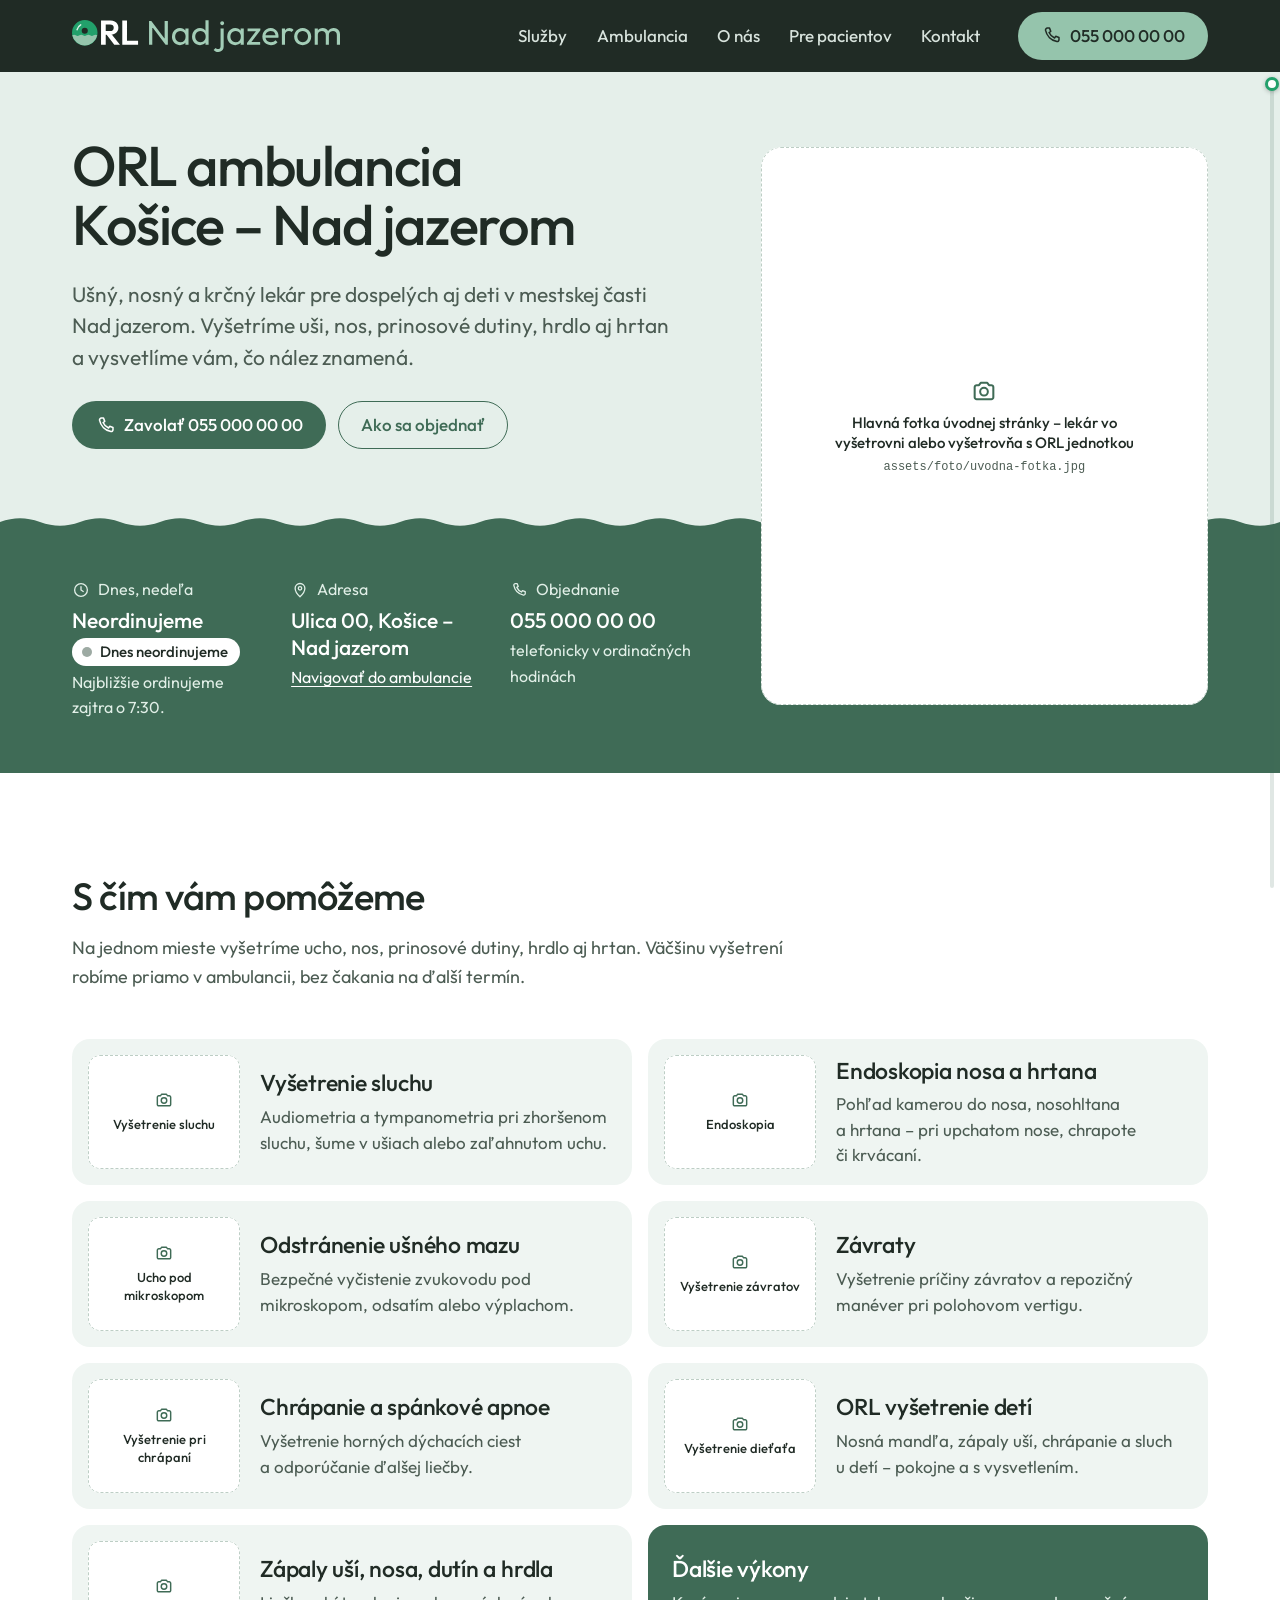
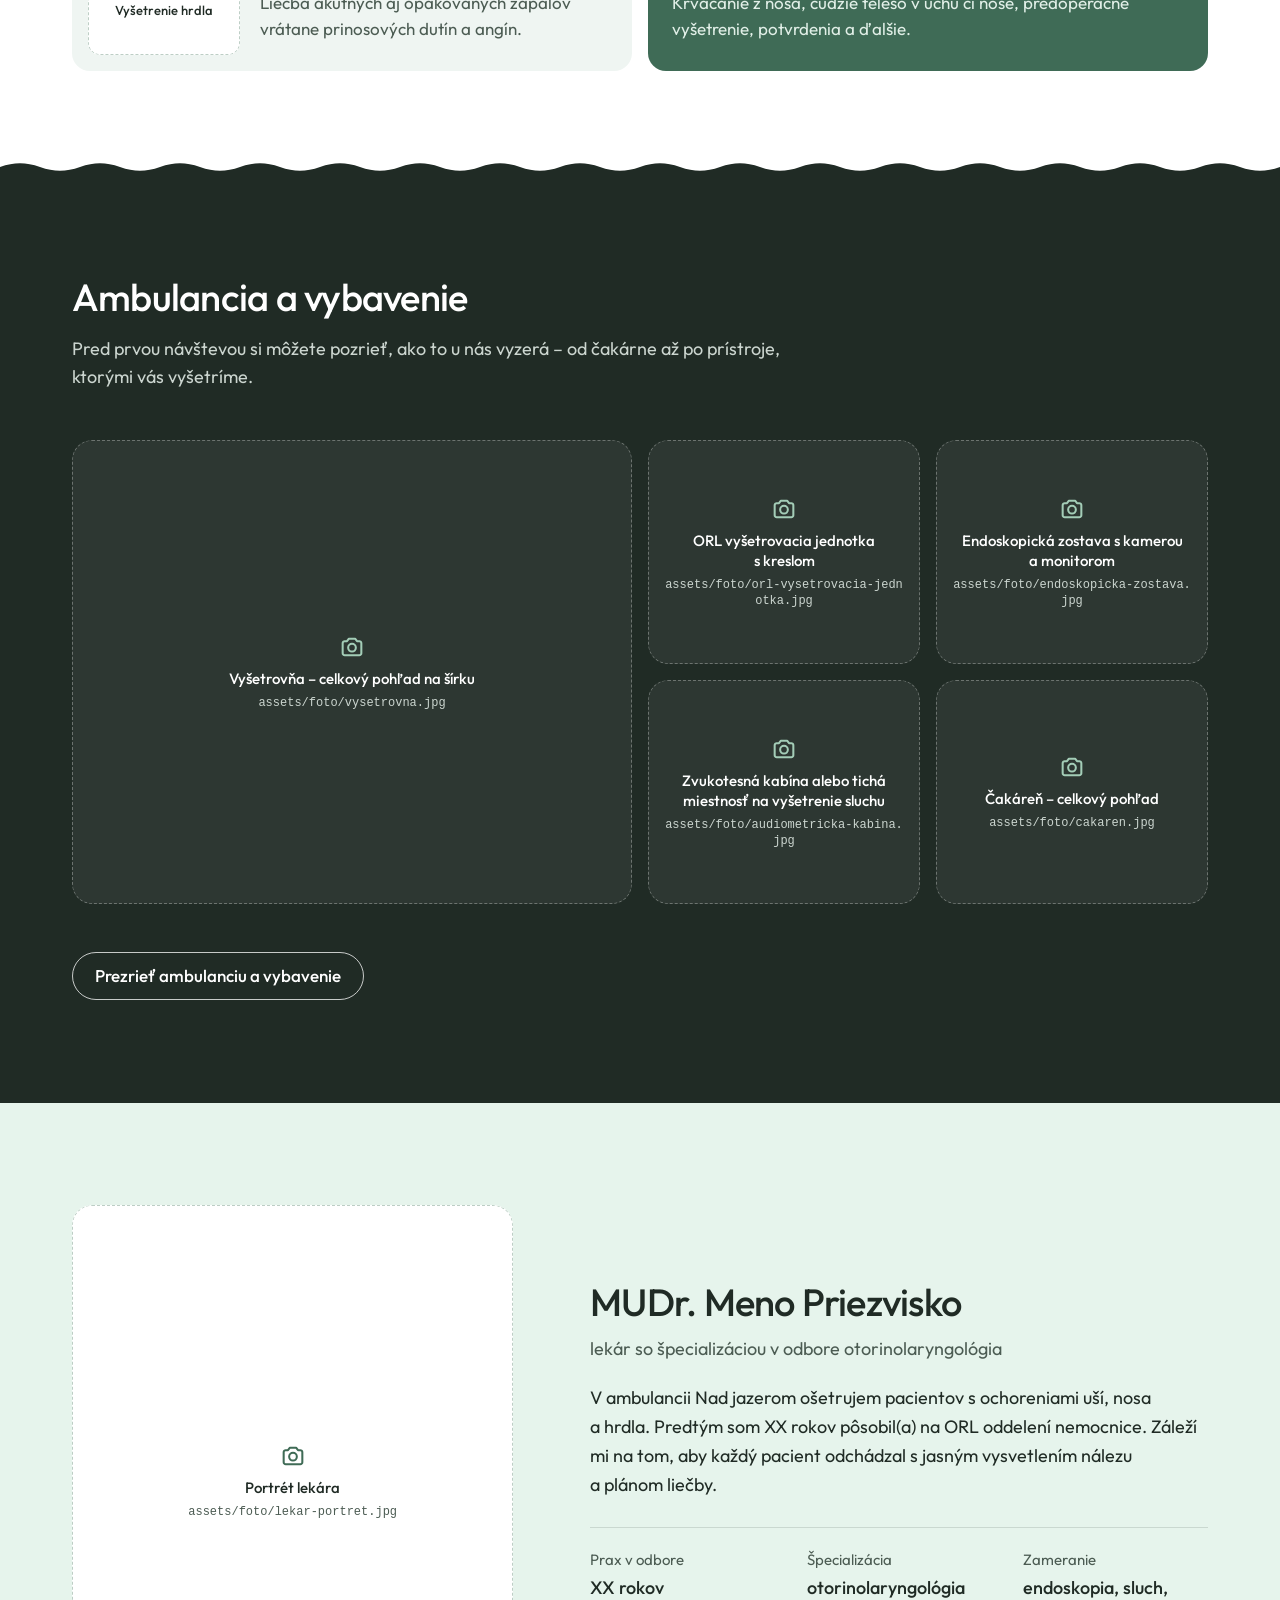
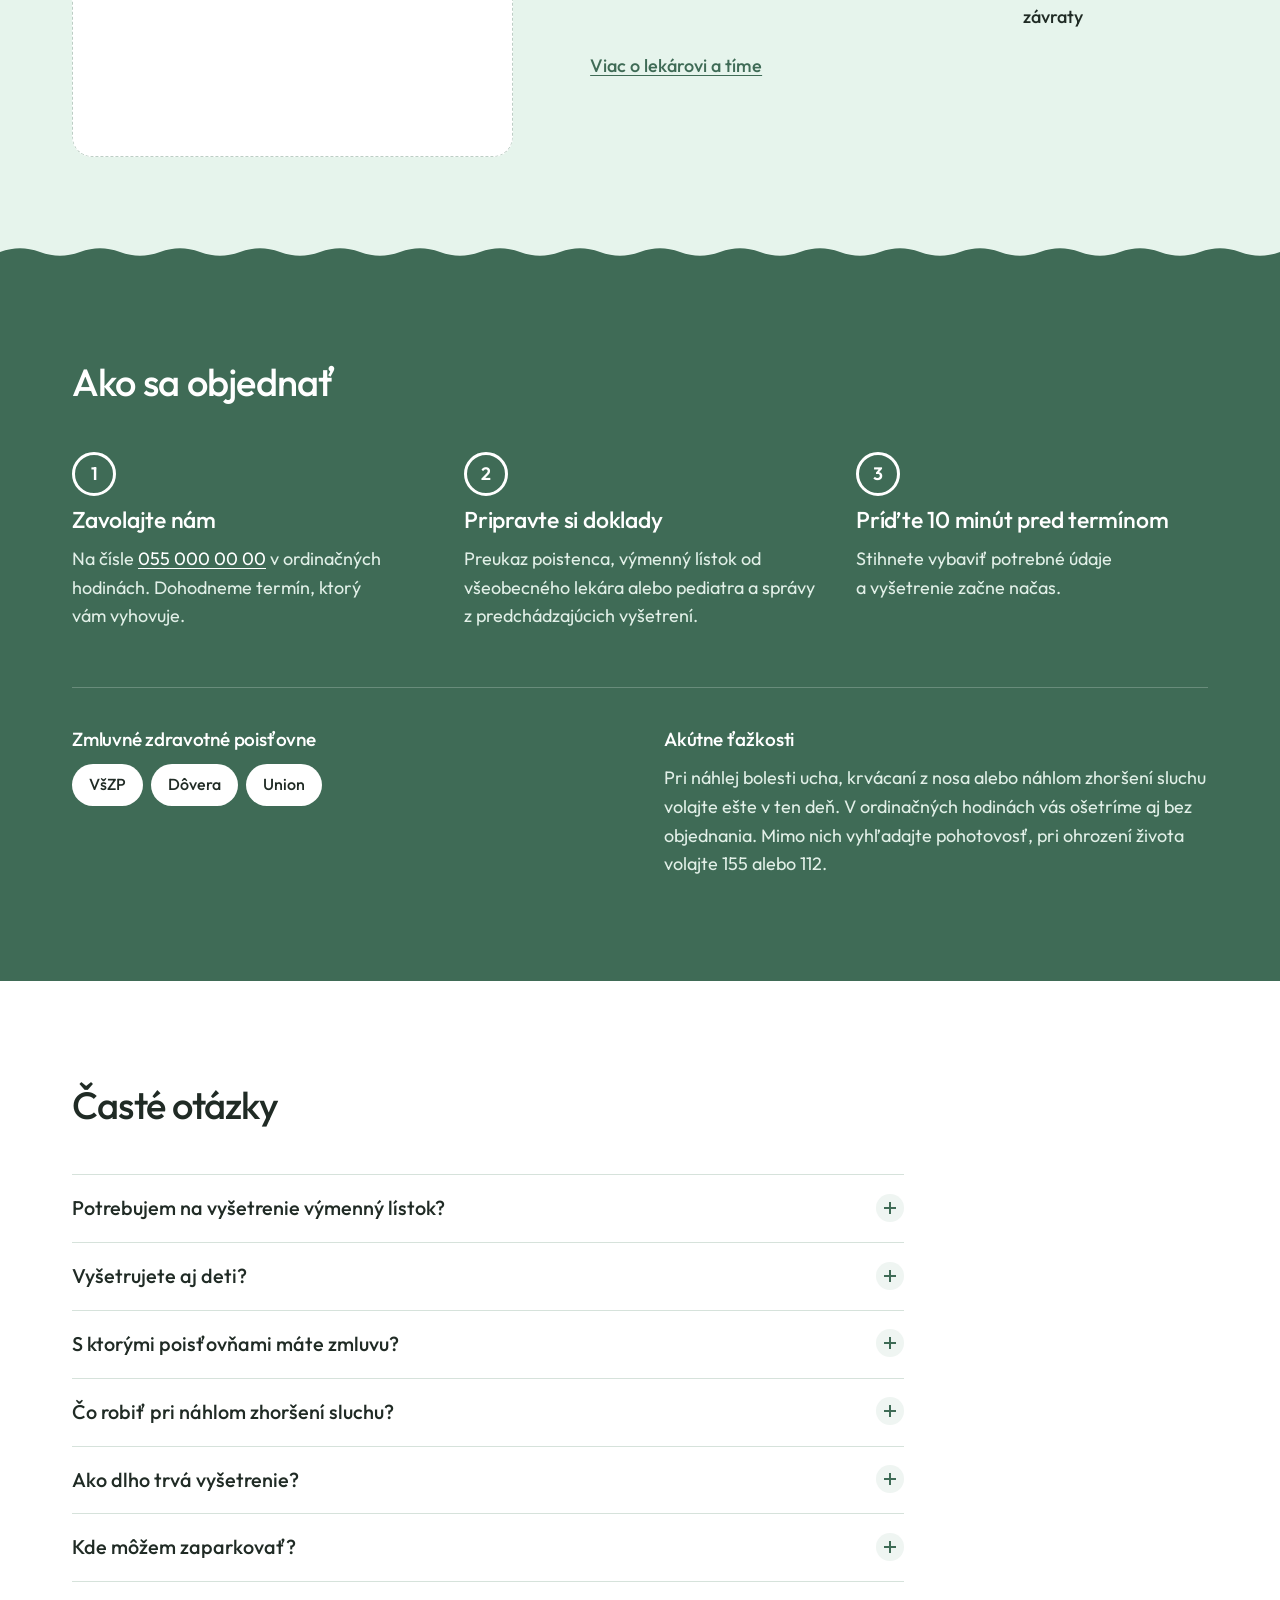
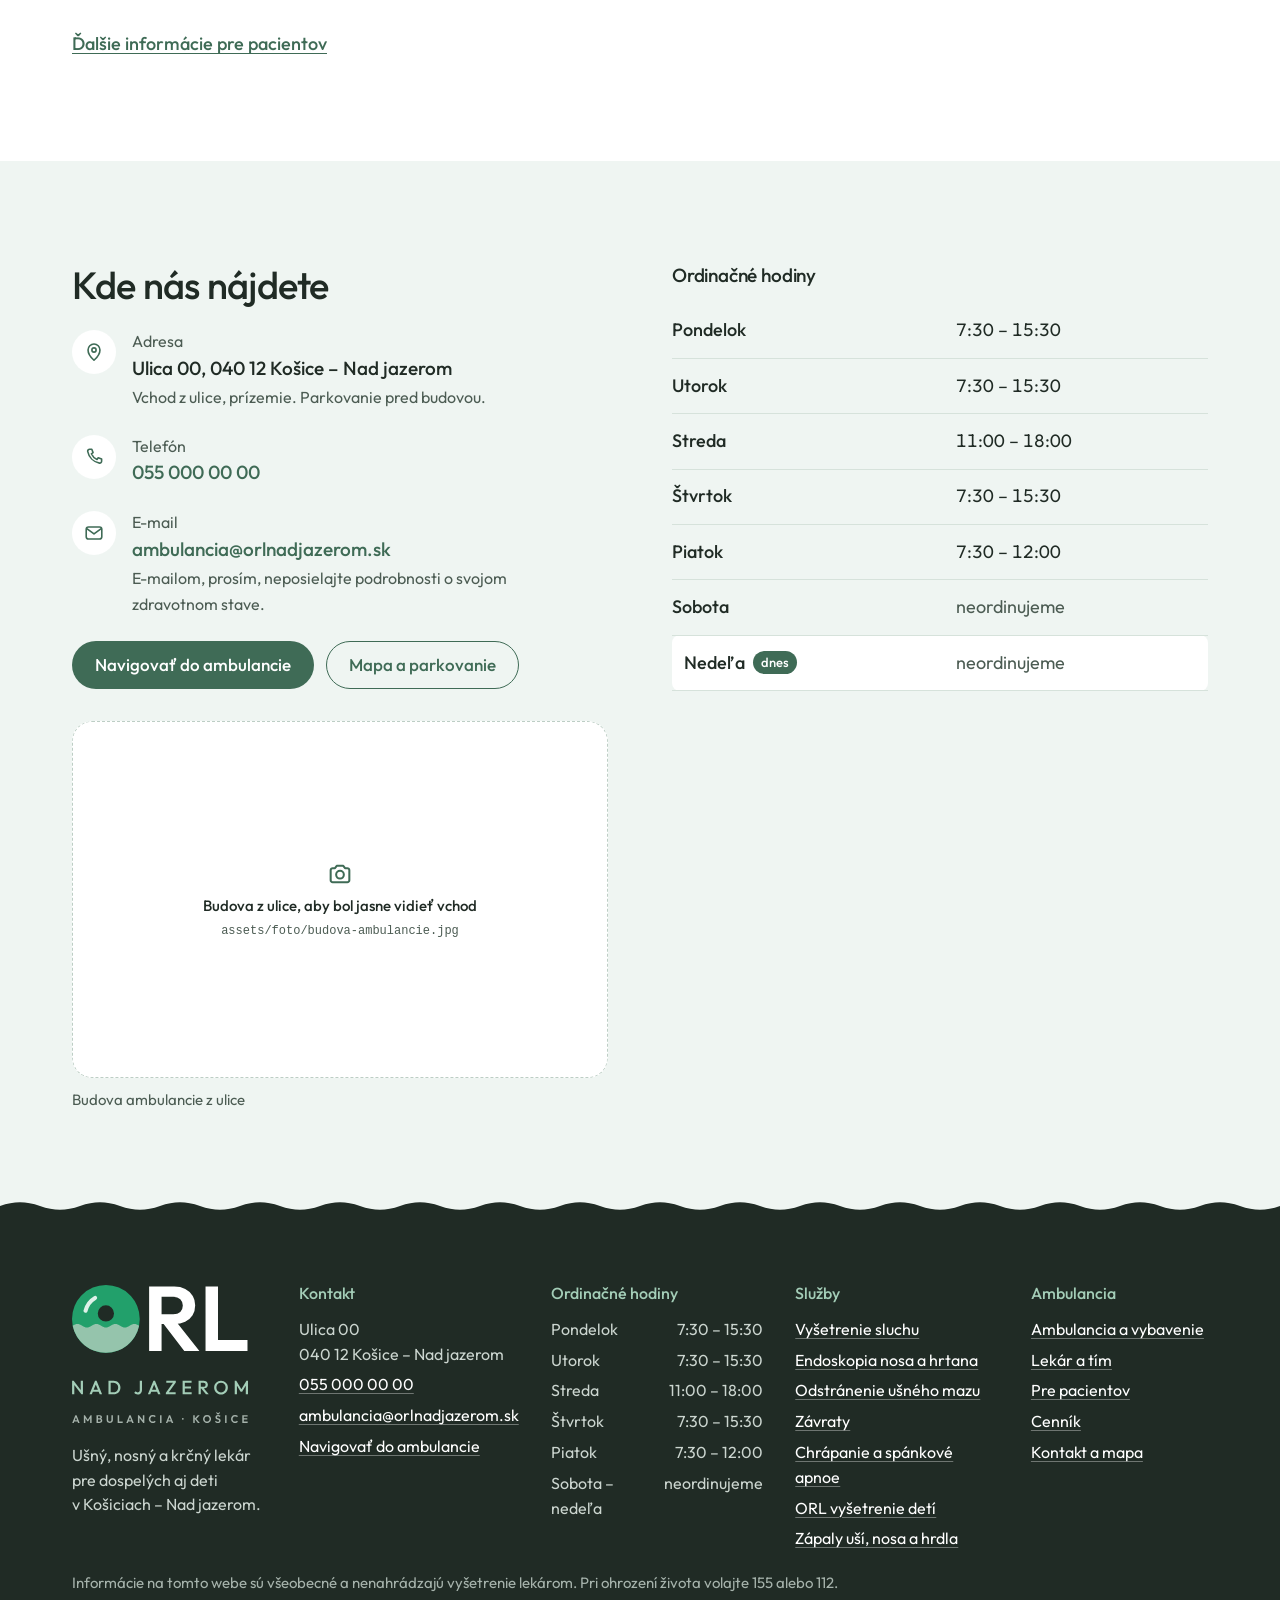
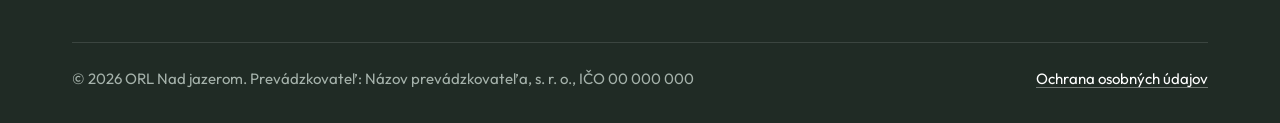
==== commit e1e67147: "change of style.css?v=2" ====
--- a/index.html
+++ b/index.html
@@ -24,7 +24,7 @@
 <link rel="apple-touch-icon" href="apple-touch-icon.png">
 <link rel="manifest" href="site.webmanifest">
 <link rel="preload" href="assets/fonts/outfit-latin.woff2" as="font" type="font/woff2" crossorigin>
-<link rel="stylesheet" href="assets/css/style.css?v=2">
+<link rel="stylesheet" href="assets/css/style.css?v=3">
 <script src="assets/js/nastavenia.js?v=2" defer></script>
 <script src="assets/js/main.js?v=2" defer></script>
 <script type="application/ld+json">
--- a/assets/css/style.css
+++ b/assets/css/style.css
@@ -23,22 +23,22 @@
 
 :root {
   /* Farby značky */
-  --grafit: #1E2A32;
-  --grafit-2: #4A5A64;
-  --grafit-svetly: #2A3A44;
-  --jazero: #13698A;
-  --jazero-tmave: #0E5873;
+  --grafit: #202B25;
+  --grafit-2: #4C5C53;
+  --grafit-svetly: #2C3C34;
+  --jazero: #3F6B56;
+  --jazero-tmave: #355947;
   --zelena: #22A06B;
   --zelena-text: #167A52;
-  --hladina: #6CC6E0;
-  --hladina-svetla: #8FD5EA;
-  --hladina-text: #7FD0E3;
+  --hladina: #95C4AC;
+  --hladina-svetla: #ADD3BF;
+  --hladina-text: #A3CDB7;
   /* Svetlé odtiene na podfarbenie sekcií */
-  --hmla: #EEF5F8;
-  --hmla-silna: #E2EFF4;
-  --hmla-2: #DDEFF5;
+  --hmla: #EFF5F2;
+  --hmla-silna: #E5EFEA;
+  --hmla-2: #E1EFE7;
   --zelena-hmla: #E6F4EC;
-  --ciara: #D3E1E8;
+  --ciara: #D6E2DB;
   --biela: #FFFFFF;
   --pozor: #B42318;
   --pozor-bg: #FEF3F2;
@@ -226,7 +226,7 @@
 .menu ul { list-style: none; padding: 0; margin: 0; }
 .menu a {
   display: block;
-  color: #D6E2E8;
+  color: #D8E3DD;
   text-decoration: none;
   font-weight: 450;
   border-radius: 999px;
@@ -280,7 +280,7 @@
   .menu ul { display: flex; gap: .125rem; }
   .menu a { padding: .5rem .85rem; font-size: 1.0625rem; white-space: nowrap; }
   .menu a:hover { background: rgba(255, 255, 255, .08); }
-  .menu a[aria-current="page"], .menu a.je-v-sekcii { background: rgba(108, 198, 224, .2); }
+  .menu a[aria-current="page"], .menu a.je-v-sekcii { background: rgba(149, 196, 172, .2); }
 }
 
 /* ---------- Sekcie a ich farby ---------- */
@@ -288,7 +288,7 @@
 .sekcia--hmla { --sekcia-bg: var(--hmla); }
 .sekcia--zelena { --sekcia-bg: var(--zelena-hmla); }
 .sekcia--jazero { --sekcia-bg: var(--jazero); color: #fff; }
-.sekcia--grafit { --sekcia-bg: var(--grafit); color: #E6EEF2; }
+.sekcia--grafit { --sekcia-bg: var(--grafit); color: #E7EFEB; }
 .sekcia--tesna { padding-top: 0; }
 .sekcia__hlava {
   display: grid;
@@ -302,11 +302,11 @@
 /* Svetlé podfarbené plochy – zástupné miesta pre fotky sú biele */
 .sekcia--hmla, .sekcia--zelena, .hero, .hlava-stranky, .cast--hmla, .cast--zelena { --ph-bg: #fff; }
 
-/* Tmavé a modré sekcie */
+/* Tmavé a zelené sekcie */
 .tmave {
   --ph-bg: rgba(255, 255, 255, .06);
   --ph-border: rgba(255, 255, 255, .3);
-  --ph-text: #C9D4DA;
+  --ph-text: #CBD5CF;
   --ph-nadpis: #fff;
   --ph-ikona: var(--hladina-text);
 }
@@ -315,8 +315,8 @@
 .tmave :focus-visible { outline-color: #fff; }
 .tmave .btn--secondary { color: #fff; border-color: rgba(255, 255, 255, .75); }
 .tmave .btn--secondary:hover { background: rgba(255, 255, 255, .1); }
-.tmave .foto figcaption { color: #C9D4DA; }
-.sekcia.sekcia--grafit p { color: #C9D4DA; }
+.tmave .foto figcaption { color: #CBD5CF; }
+.sekcia.sekcia--grafit p { color: #CBD5CF; }
 .sekcia.sekcia--jazero p { color: var(--hmla-2); }
 
 /* ---------- Fotky a zástupné miesta pre fotky ---------- */
@@ -353,7 +353,7 @@
   font-size: .9375rem;
   line-height: 1.35;
   color: var(--ph-text, var(--grafit-2));
-  border: 1.5px dashed var(--ph-border, #B9CDD6);
+  border: 1.5px dashed var(--ph-border, #BDCEC5);
   border-radius: inherit;
 }
 .foto__ph .ikona { width: 1.75rem; height: 1.75rem; color: var(--ph-ikona, var(--jazero)); margin-bottom: .125rem; }
@@ -441,7 +441,7 @@
   content: "";
   width: .625rem; height: .625rem;
   border-radius: 50%;
-  background: #9AA9B1;
+  background: #9DAAA3;
 }
 .stav.je-otvorene::before { background: var(--zelena); box-shadow: 0 0 0 3px rgba(34, 160, 107, .2); }
 .stav[hidden] { display: none; }
@@ -578,7 +578,7 @@
 .lekar { display: grid; gap: 2rem; align-items: center; }
 .lekar__text { display: grid; gap: 1.25rem; align-content: start; }
 .lekar__funkcia { color: var(--grafit-2); margin-top: -.5rem; }
-.fakty { display: grid; gap: .75rem 2rem; margin: .5rem 0 0; padding: 1.25rem 0 0; border-top: 1px solid rgba(30, 42, 50, .14); }
+.fakty { display: grid; gap: .75rem 2rem; margin: .5rem 0 0; padding: 1.25rem 0 0; border-top: 1px solid rgba(32, 43, 37, .14); }
 .fakty div { display: grid; gap: .125rem; align-content: start; }
 .fakty dt { font-size: .9375rem; color: var(--grafit-2); }
 .fakty dd { margin: 0; font-weight: 500; }
@@ -699,7 +699,7 @@
 .faq summary:hover h3, .faq summary:hover .otazka { color: var(--jazero); }
 .faq .odpoved { padding: 0 3rem 1.5rem 0; display: grid; gap: .75rem; }
 .sekcia--hmla .faq summary::after, .cast--hmla .faq summary::after, .cast--zelena .faq summary::after { background-color: #fff; }
-.cast--hmla .faq, .cast--zelena .faq, .cast--hmla .faq details, .cast--zelena .faq details { border-color: rgba(30, 42, 50, .14); }
+.cast--hmla .faq, .cast--zelena .faq, .cast--hmla .faq details, .cast--zelena .faq details { border-color: rgba(32, 43, 37, .14); }
 
 /* ---------- Kontakt a hodiny ---------- */
 .kontakt-grid { display: grid; gap: clamp(2rem, 5vw, 4rem); }
@@ -735,7 +735,7 @@
 .tabulka thead th { font-size: .9375rem; font-weight: 400; color: var(--grafit-2); }
 .tabulka tbody th { font-weight: 500; }
 .tabulka td.cena { text-align: right; white-space: nowrap; }
-.cast--hmla .tabulka th, .cast--hmla .tabulka td, .cast--zelena .tabulka th, .cast--zelena .tabulka td { border-bottom-color: rgba(30, 42, 50, .14); }
+.cast--hmla .tabulka th, .cast--hmla .tabulka td, .cast--zelena .tabulka th, .cast--zelena .tabulka td { border-bottom-color: rgba(32, 43, 37, .14); }
 .hodiny tr.je-dnes > * { background: var(--hmla); }
 .hodiny tr.je-dnes > :first-child { padding-left: .75rem; border-radius: .5rem 0 0 .5rem; }
 .hodiny tr.je-dnes > :last-child { padding-right: .75rem; border-radius: 0 .5rem .5rem 0; }
@@ -790,7 +790,7 @@
 .cesta { font-size: .9375rem; color: var(--grafit-2); }
 .cesta ol { list-style: none; padding: 0; display: flex; flex-wrap: wrap; gap: .25rem .5rem; }
 .cesta li { display: flex; align-items: center; gap: .5rem; }
-.cesta li + li::before { content: "/"; color: #8A9AA3; }
+.cesta li + li::before { content: "/"; color: #8D9B93; }
 .cesta a { color: var(--grafit-2); text-decoration: none; }
 .cesta a:hover { color: var(--jazero); text-decoration: underline; }
 .cesta [aria-current="page"] { color: var(--grafit); }
@@ -818,7 +818,7 @@
 .garant {
   margin-top: .5rem;
   padding-top: 1.25rem;
-  border-top: 1px solid rgba(30, 42, 50, .14);
+  border-top: 1px solid rgba(32, 43, 37, .14);
   font-size: .9375rem;
   color: var(--grafit-2);
 }
@@ -840,7 +840,7 @@
 .box p { font-size: 1rem; color: var(--grafit-2); }
 .box .btn { width: 100%; }
 .box--tmavy { background: var(--grafit); color: #fff; }
-.box--tmavy p { color: #C9D4DA; }
+.box--tmavy p { color: #CBD5CF; }
 .box--tmavy a:not(.btn) { color: #fff; }
 .box--tmavy :focus-visible { outline-color: #fff; }
 .box__dnes { display: grid; gap: .375rem; padding-top: .875rem; border-top: 1px solid rgba(255,255,255,.14); }
@@ -852,13 +852,13 @@
 /* Výzva na objednanie */
 .vyzva { background: var(--grafit); color: #fff; border-radius: var(--r-foto); padding: clamp(2rem, 5vw, 3.5rem); display: grid; gap: 1.5rem; }
 .vyzva h2 { color: #fff; }
-.vyzva p { color: #C9D4DA; max-width: 40rem; }
+.vyzva p { color: #CBD5CF; max-width: 40rem; }
 .vyzva :focus-visible { outline-color: #fff; }
 @media (min-width: 56.25em) { .vyzva { grid-template-columns: minmax(0, 1fr) auto; align-items: center; gap: 3rem; } }
 
 /* Princípy (O nás) */
 .principy { display: grid; gap: 2rem; list-style: none; padding: 0; }
-.principy li { display: grid; gap: .5rem; padding-top: 1.25rem; border-top: 1px solid rgba(30, 42, 50, .14); }
+.principy li { display: grid; gap: .5rem; padding-top: 1.25rem; border-top: 1px solid rgba(32, 43, 37, .14); }
 .principy p { color: var(--grafit-2); }
 @media (min-width: 48em) { .principy { grid-template-columns: repeat(2, minmax(0, 1fr)); gap: 2.5rem 3.5rem; } }
 
@@ -879,7 +879,7 @@
 .paticka {
   --sekcia-bg: var(--grafit);
   background: var(--grafit);
-  color: #C9D4DA;
+  color: #CBD5CF;
   font-size: 1rem;
   line-height: 1.55;
 }
@@ -903,10 +903,10 @@
   padding-top: 1.5rem;
   border-top: 1px solid rgba(255, 255, 255, .12);
   font-size: .9375rem;
-  color: #A3B1B9;
+  color: #A5B2AB;
 }
 .paticka__spodok p { margin-right: auto; }
-.paticka__upozornenie { margin-top: 1.25rem; font-size: .9375rem; color: #A3B1B9; max-width: 48rem; }
+.paticka__upozornenie { margin-top: 1.25rem; font-size: .9375rem; color: #A5B2AB; max-width: 48rem; }
 .odkaz-tlacidlo {
   padding: 0;
   border: 0;
@@ -937,7 +937,7 @@
   position: absolute;
   inset: 0;
   border-radius: 999px;
-  background: rgba(19, 105, 138, .16);
+  background: rgba(63, 107, 86, .16);
 }
 .posun__vypln {
   position: absolute;
@@ -956,7 +956,7 @@
   border-radius: 50%;
   border: 3px solid var(--zelena);
   background: #fff;
-  box-shadow: 0 1px 4px rgba(30, 42, 50, .3);
+  box-shadow: 0 1px 4px rgba(32, 43, 37, .3);
 }
 @media (max-width: 47.99em) {
   .posun { width: 3px; right: .25rem; }
@@ -977,7 +977,7 @@
   border-radius: 50%;
   background: #fff;
   color: var(--jazero);
-  box-shadow: 0 10px 24px -8px rgba(30, 42, 50, .45);
+  box-shadow: 0 10px 24px -8px rgba(32, 43, 37, .45);
   cursor: pointer;
   opacity: 0;
   visibility: hidden;
@@ -1002,7 +1002,7 @@
   background: #fff;
   border: 1px solid var(--ciara);
   border-radius: var(--r-box);
-  box-shadow: 0 18px 40px -12px rgba(30, 42, 50, .28);
+  box-shadow: 0 18px 40px -12px rgba(32, 43, 37, .28);
   font-size: 1rem;
 }
 .cookies[hidden] { display: none; }
